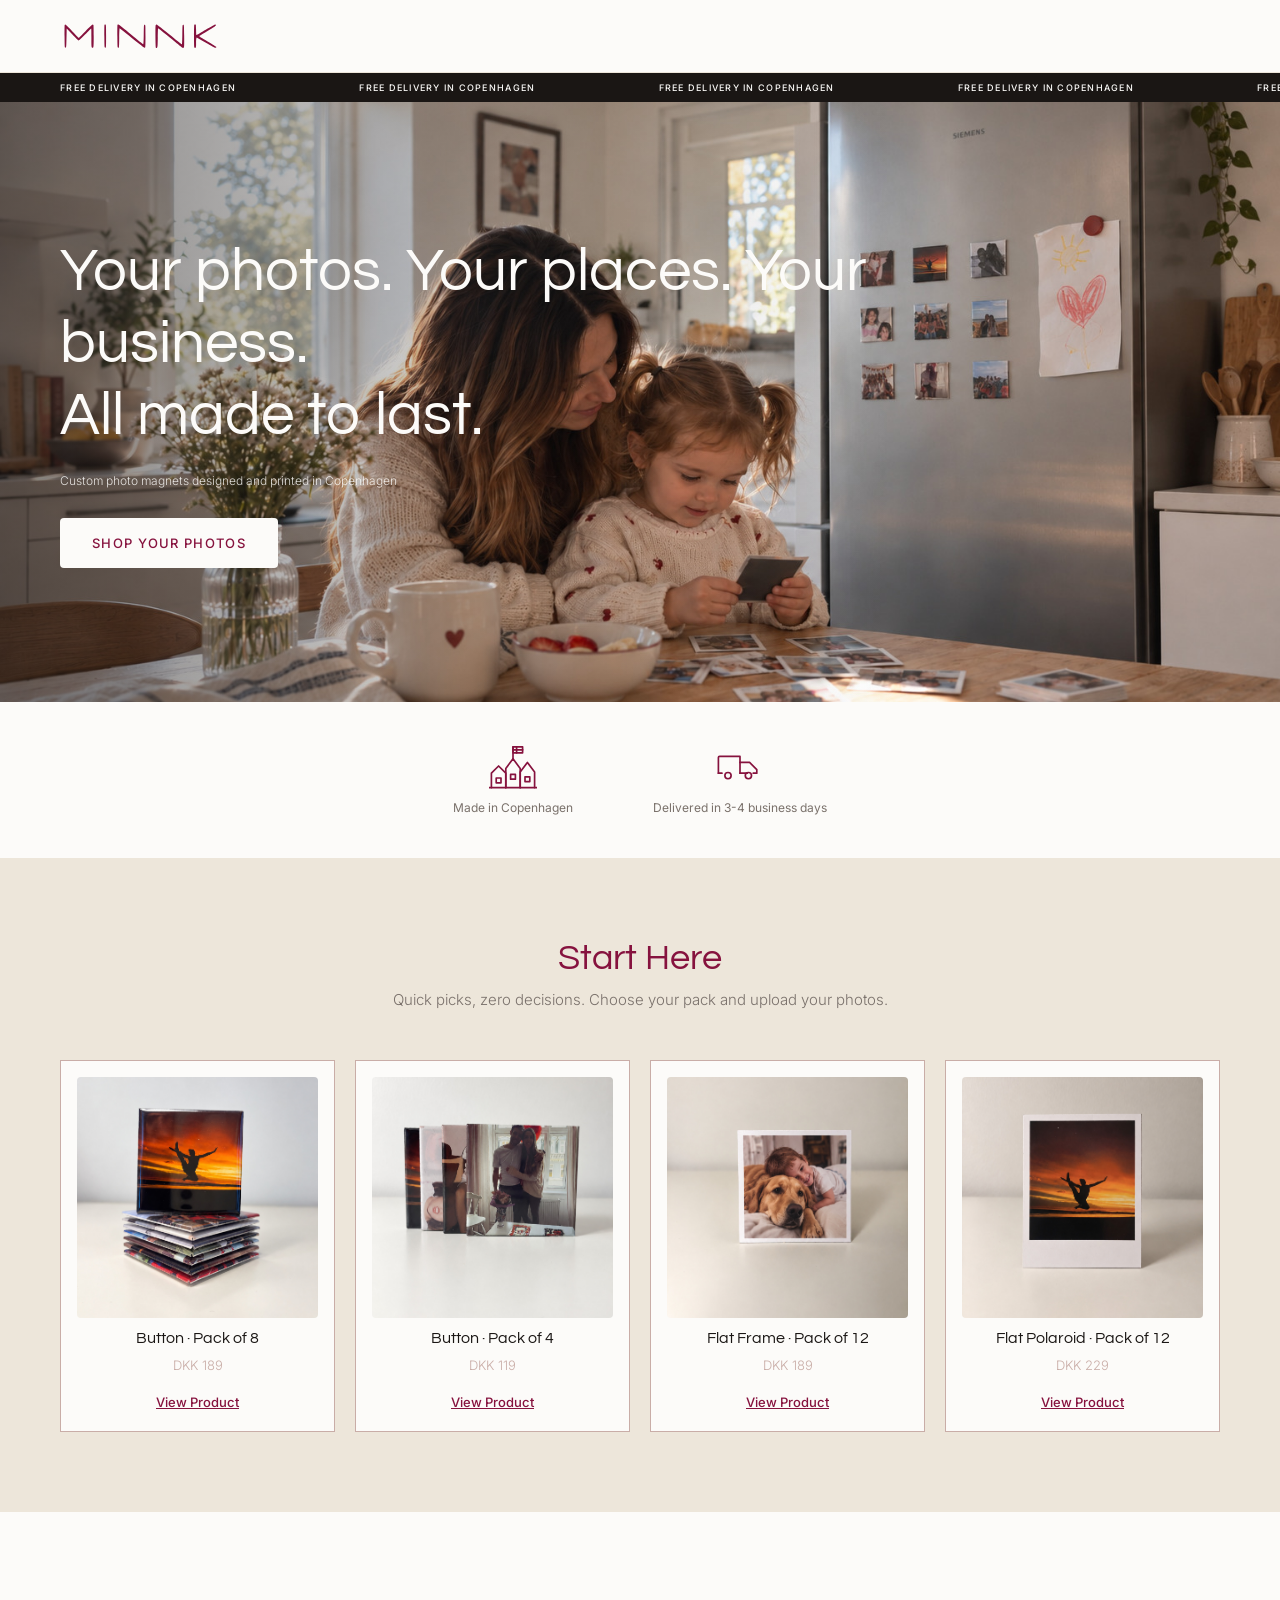
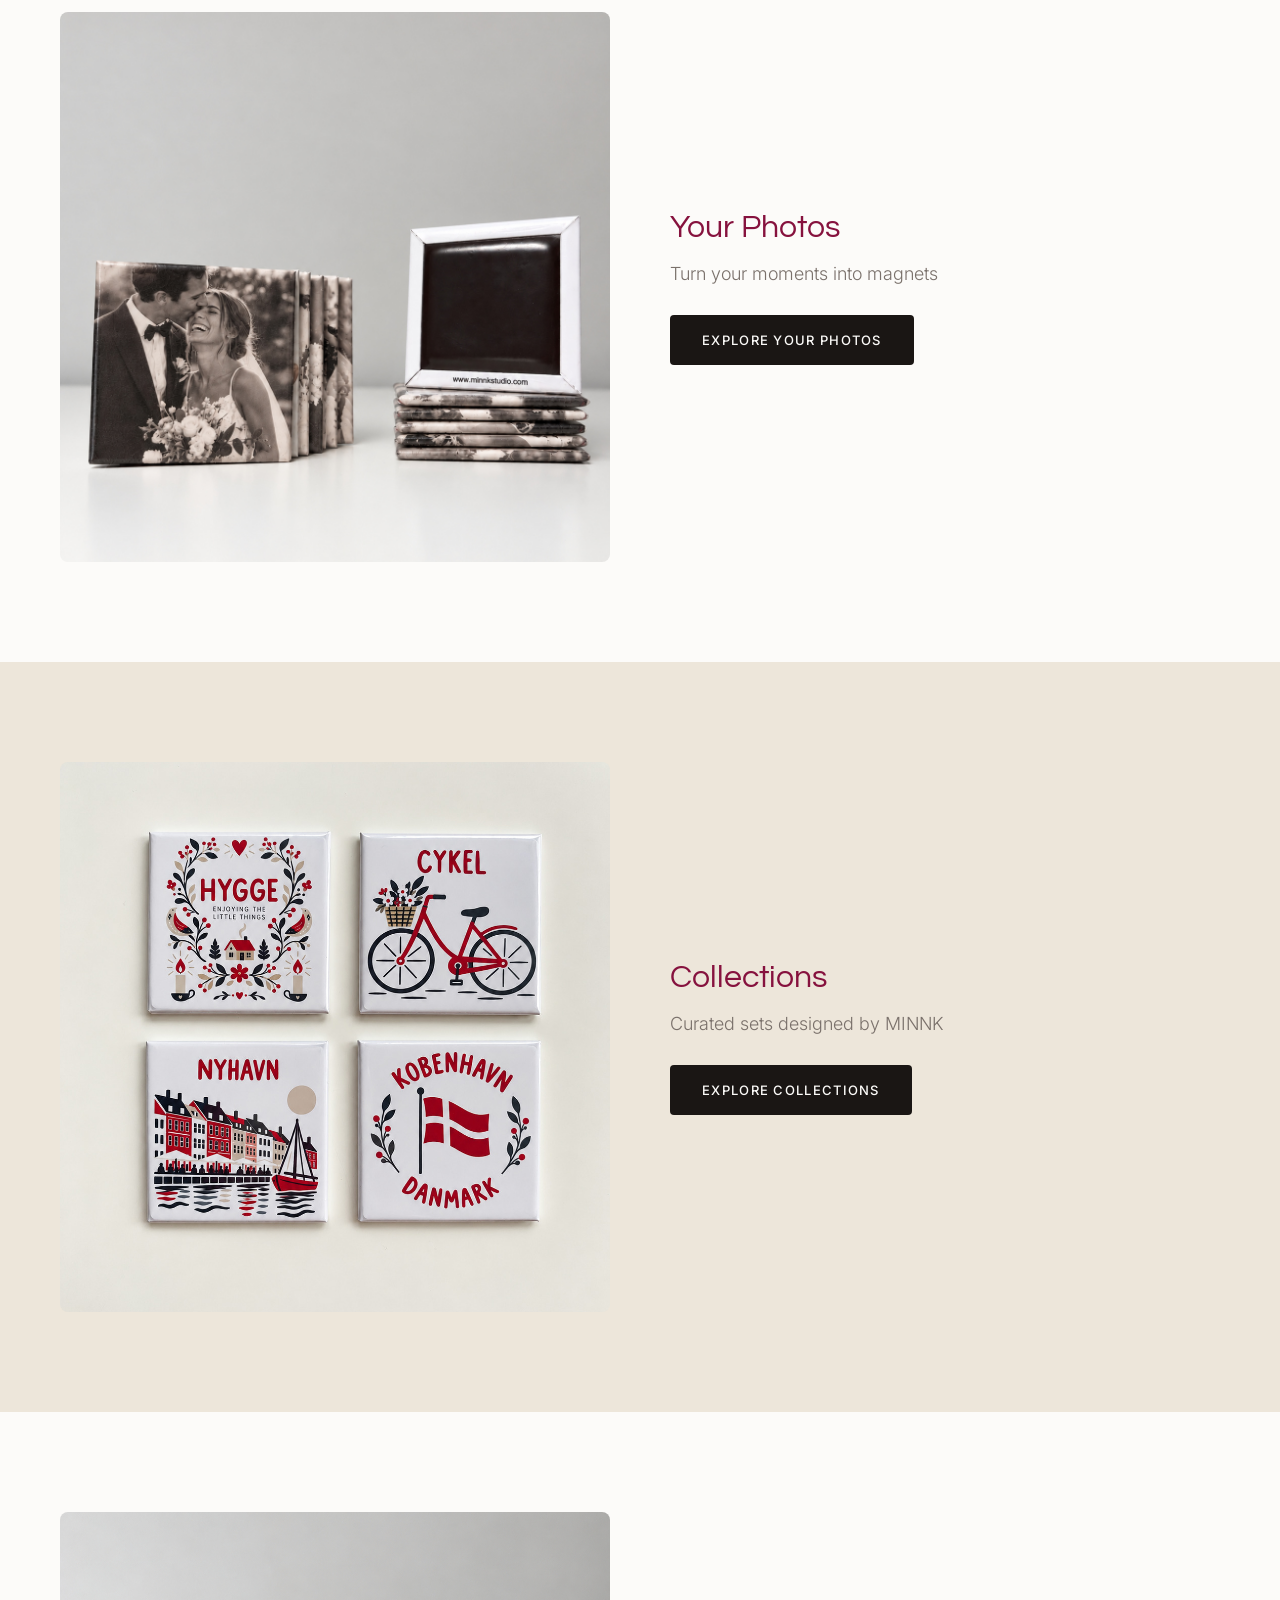
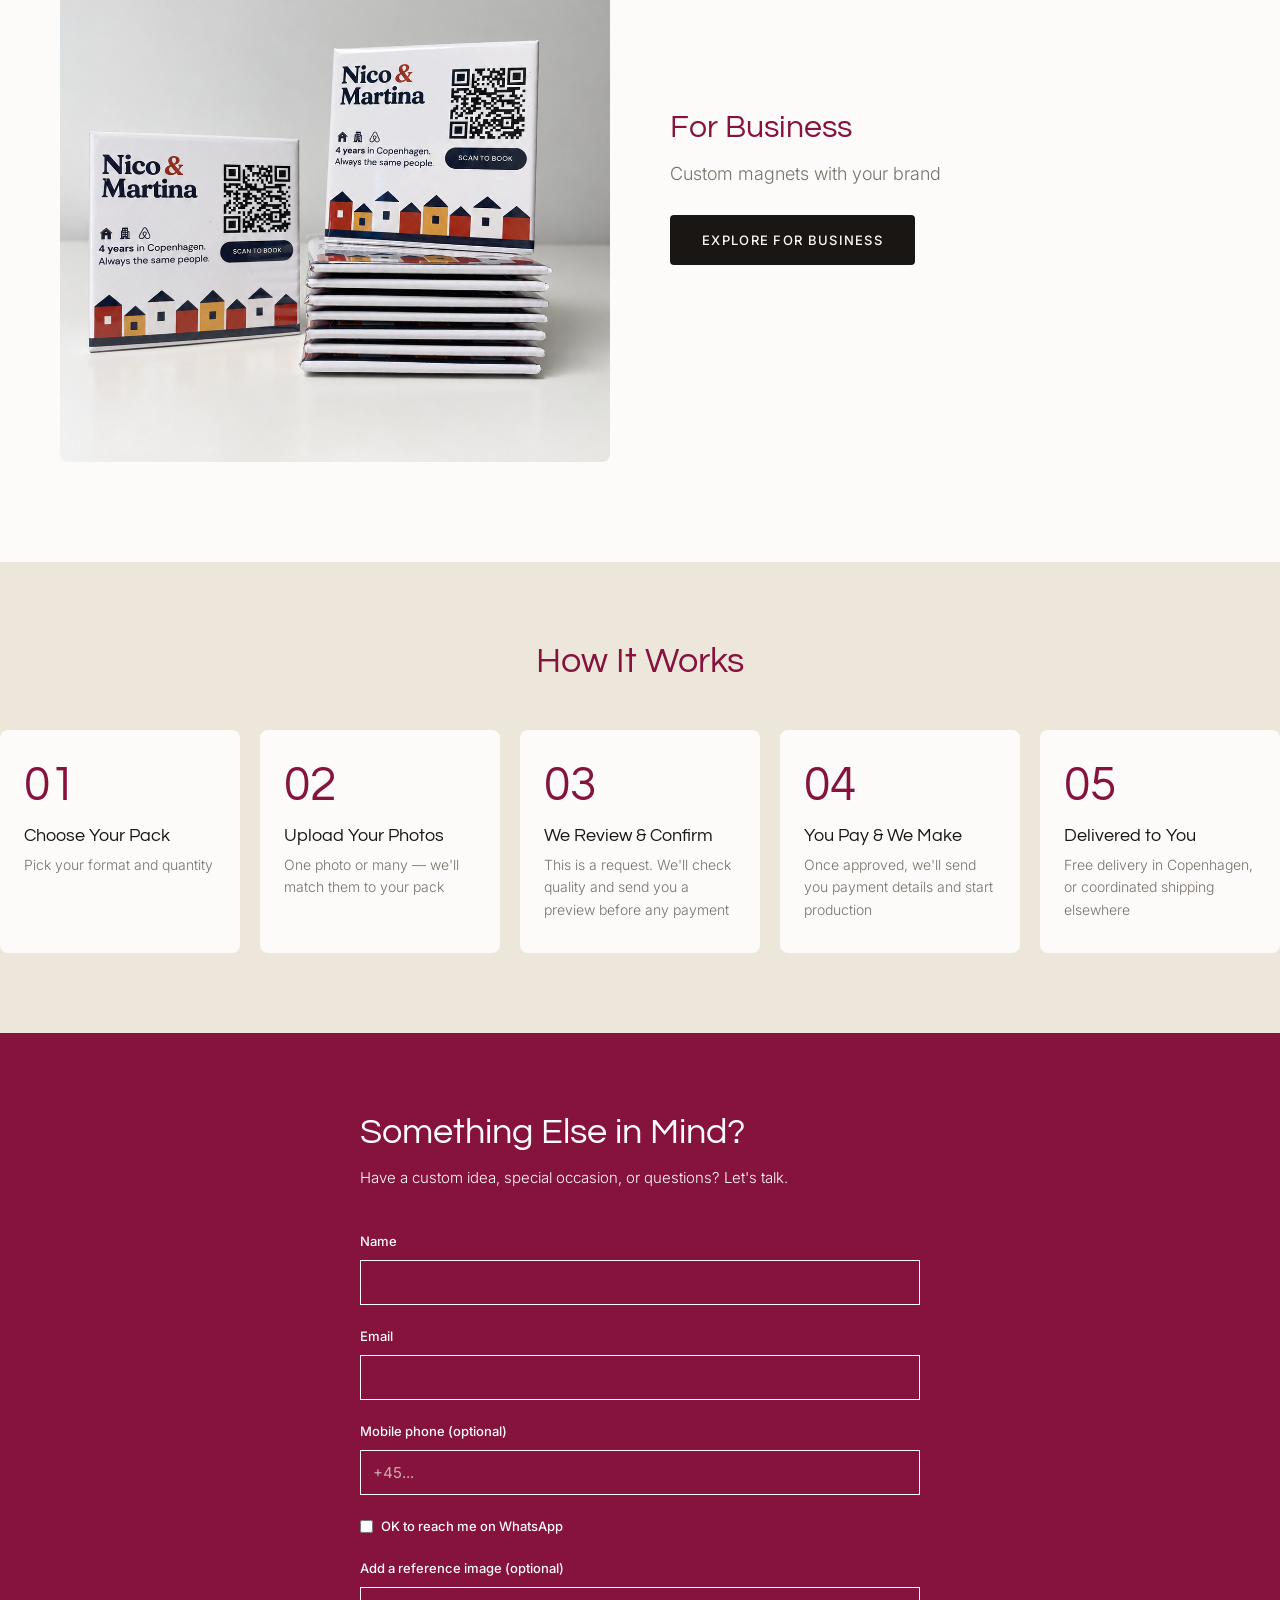
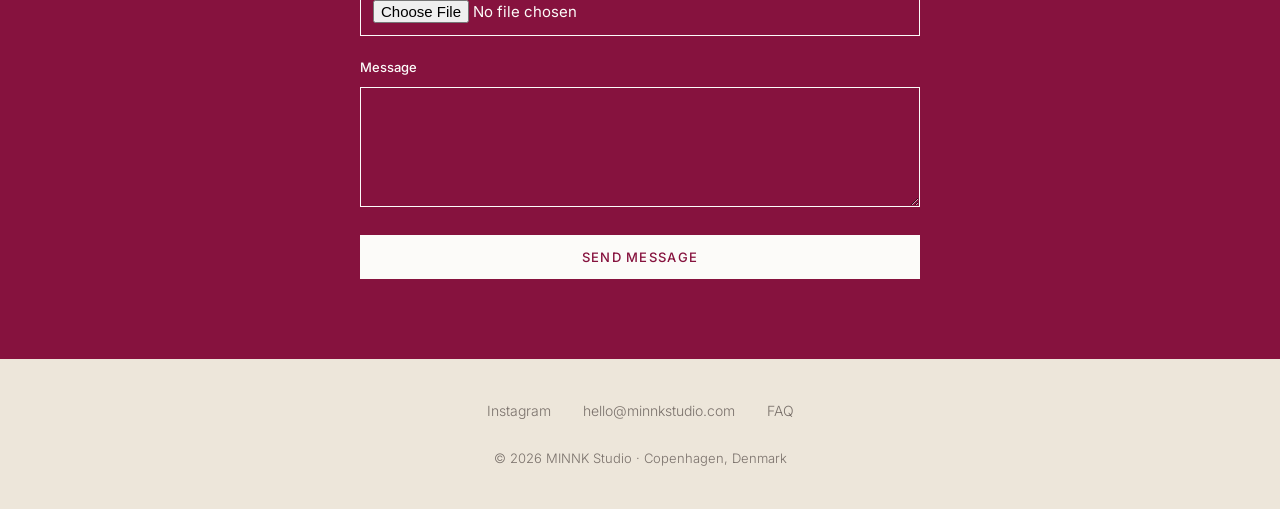
==== index.html @ 811e5b3a "Adjust hero title and subtitle sizing for mobile - Reduce hero h1 from 36px to 30px - Change .nowrap" ====
<!DOCTYPE html>
<html lang="en">
<head>
    <meta charset="UTF-8">
    <meta name="viewport" content="width=device-width, initial-scale=1.0">
    <title>MINNK Studio · Personalised Magnets Made in Copenhagen</title>

    <!-- Fonts -->
    <link rel="preconnect" href="https://fonts.googleapis.com">
    <link rel="preconnect" href="https://fonts.gstatic.com" crossorigin>
    <link href="https://fonts.googleapis.com/css2?family=Questrial&family=Inter:wght@300;400;500&display=swap" rel="stylesheet">

    <!-- Favicon -->
    <link rel="icon" type="image/png" sizes="32x32" href="logo_vectorizado/minnk-favicon-32.png">
    <link rel="icon" type="image/png" sizes="16x16" href="logo_vectorizado/minnk-favicon-16.png">
    <link rel="apple-touch-icon" sizes="180x180" href="logo_vectorizado/minnk-favicon-180.png">

    <style>
        /* ==================== VARIABLES ==================== */
        :root {
            --burgundy:  #86123E;
            --off-white: #FCFBF9;
            --linen:     #EDE6DA;
            --almond:    #C9ADA7;
            --ink:       #1A1614;
            --stone:     #7A716B;

            --font-display: 'Questrial', sans-serif;
            --font-body:    'Inter', sans-serif;
        }

        /* ==================== RESET ==================== */
        * {
            margin: 0;
            padding: 0;
            box-sizing: border-box;
        }

        body {
            font-family: var(--font-body);
            color: var(--ink);
            background: var(--off-white);
            line-height: 1.7;
            font-weight: 300;
        }

        img {
            max-width: 100%;
            display: block;
        }

        /* ==================== TYPOGRAPHY ==================== */
        h1, h2, h3 {
            font-family: var(--font-display);
            font-weight: normal;
            line-height: 1.1;
        }

        h1 {
            font-size: 42px;
            color: var(--burgundy);
        }

        h2 {
            font-size: 32px;
            color: var(--burgundy);
        }

        h3 {
            font-size: 18px;
            color: var(--ink);
        }

        p {
            font-size: 15px;
            color: var(--stone);
        }

        /* ==================== LAYOUT ==================== */
        .container {
            max-width: 1200px;
            margin: 0 auto;
            padding: 0 20px;
        }

        section {
            padding: 60px 0;
        }

        .bg-linen {
            background: var(--linen);
        }

        /* ==================== HEADER ==================== */
        header {
            background: var(--off-white);
            padding: 20px 0;
            border-bottom: 1px solid var(--linen);
        }

        .header-content {
            display: flex;
            justify-content: space-between;
            align-items: center;
            gap: 20px;
            width: 100%;
        }

        .logo img {
            height: 32px;
            width: auto;
        }

        nav ul {
            list-style: none;
            display: flex;
            gap: 24px;
            flex-wrap: wrap;
        }

        nav a {
            font-size: 15px;
            font-weight: 400;
            color: var(--ink);
            text-decoration: none;
            transition: color 0.2s;
        }

        nav a:hover {
            color: var(--burgundy);
        }

        /* Hamburger button (mobile only) */
        .hamburger {
            display: flex;
            flex-direction: column;
            gap: 5px;
            background: none;
            border: none;
            padding: 8px 0;
            cursor: pointer;
            z-index: 1001;
            margin-left: auto;
        }

        .hamburger span {
            width: 24px;
            height: 2px;
            background: var(--burgundy);
            transition: all 0.3s;
        }

        .hamburger.active span:nth-child(1) {
            transform: rotate(45deg) translate(7px, 7px);
        }

        .hamburger.active span:nth-child(2) {
            opacity: 0;
        }

        .hamburger.active span:nth-child(3) {
            transform: rotate(-45deg) translate(7px, -7px);
        }

        /* Hide desktop nav in mobile */
        header nav {
            display: none !important;
        }

        /* Mobile menu overlay */
        .mobile-menu {
            position: fixed;
            top: 0;
            left: 0;
            width: 100%;
            height: 100vh;
            background: var(--off-white);
            z-index: 1000;
            display: flex;
            align-items: center;
            justify-content: center;
            opacity: 0;
            pointer-events: none;
            transition: opacity 0.3s;
        }

        .mobile-menu.active {
            opacity: 1;
            pointer-events: all;
        }

        .mobile-menu nav {
            display: flex;
            flex-direction: column;
            gap: 32px;
            text-align: center;
        }

        .mobile-menu a {
            font-family: var(--font-display);
            font-size: 28px;
            color: var(--burgundy);
            text-decoration: none;
            transition: opacity 0.2s;
        }

        .mobile-menu a:hover {
            opacity: 0.7;
        }

        /* ==================== SCROLLING BANNER ==================== */
        .scrolling-banner {
            background: var(--ink);
            overflow: hidden;
            white-space: nowrap;
            padding: 10px 0;
            display: flex;
            align-items: center;
        }

        .scrolling-text {
            display: inline-block;
            animation: scroll 20s linear infinite;
            font-size: 9px;
            font-weight: 500;
            letter-spacing: 0.14em;
            text-transform: uppercase;
            color: var(--off-white);
            line-height: 1;
        }

        .scrolling-text span {
            padding: 0 60px;
        }

        @keyframes scroll {
            0% { transform: translateX(0); }
            100% { transform: translateX(-50%); }
        }

        /* ==================== HERO ==================== */
        .hero {
            position: relative;
            background: var(--off-white);
            overflow: hidden;
            height: 500px;
            padding: 0;
        }

        .hero::before {
            content: '';
            position: absolute;
            top: 0;
            left: 0;
            width: 100%;
            height: 100%;
            background: linear-gradient(to right, rgba(26,22,20,0.55) 0%, rgba(26,22,20,0.15) 40%, transparent 70%);
            z-index: 1;
            pointer-events: none;
        }

        .hero-image {
            width: 100%;
            height: 100%;
            object-fit: cover;
            object-position: center;
            display: block;
        }

        .hero-content {
            position: absolute;
            top: 50%;
            left: 20px;
            transform: translateY(-50%);
            z-index: 10;
            max-width: 900px;
        }

        .hero h1 {
            font-family: var(--font-display);
            font-size: 30px;
            line-height: 1.2;
            text-align: left;
            color: var(--off-white);
            margin-bottom: 20px;
        }

        .hero h1 .nowrap {
            white-space: normal;
        }

        .hero-subtitle {
            font-family: var(--font-body);
            font-size: 12px;
            font-weight: 300;
            line-height: 1.5;
            color: var(--off-white);
            opacity: 0.85;
            margin-bottom: 28px;
        }

        .hero-cta {
            display: inline-block;
            padding: 14px 32px;
            background: var(--off-white);
            color: var(--burgundy);
            text-decoration: none;
            font-size: 13px;
            font-weight: 500;
            text-transform: uppercase;
            letter-spacing: 0.1em;
            border-radius: 4px;
            transition: opacity 0.2s;
        }

        .hero-cta:hover {
            opacity: 0.9;
        }

        .hero .placeholder-ratio-16-9 {
            aspect-ratio: auto;
            height: 100%;
        }

        /* ==================== TRUST ICONS ==================== */
        .trust-icons {
            display: flex;
            justify-content: center;
            align-items: center;
            gap: 60px;
            padding: 40px 20px;
            background: var(--off-white);
            border-bottom: 1px solid var(--linen);
            margin: 0;
        }

        .trust-item {
            display: flex;
            flex-direction: column;
            align-items: center;
            gap: 8px;
            text-align: center;
        }

        .trust-icon {
            width: 48px;
            height: 48px;
            stroke: var(--burgundy);
            stroke-width: 1.4;
            fill: none;
        }

        .trust-text {
            font-size: 12px;
            font-weight: 400;
            color: var(--stone);
        }

        /* ==================== START HERE ==================== */
        .start-here {
            text-align: center;
        }

        .start-here h2 {
            margin-bottom: 8px;
        }

        .start-here-grid {
            display: grid;
            grid-template-columns: repeat(2, 1fr);
            gap: 16px;
            margin-top: 48px;
        }

        .combo-card {
            display: block;
            background: var(--off-white);
            border: 1px solid var(--almond);
            padding: 16px;
            text-align: center;
            text-decoration: none;
            color: inherit;
            transition: border-color 0.2s;
        }

        .combo-card:hover {
            border-color: var(--burgundy);
        }

        .combo-card img {
            width: 100%;
            aspect-ratio: 1 / 1;
            object-fit: cover;
            border-radius: 4px;
        }

        .combo-card h3 {
            margin: 12px 0 6px;
            font-size: 16px;
            color: var(--ink);
        }

        .combo-card .price {
            display: block;
            margin-top: 6px;
            margin-bottom: 12px;
            font-size: 13px;
            color: var(--almond);
        }

        .combo-card-link {
            display: inline-block;
            font-size: 13px;
            font-weight: 500;
            color: var(--burgundy);
            text-decoration: underline;
            transition: opacity 0.2s;
        }

        .combo-card-link:hover {
            opacity: 0.8;
        }

        .btn-primary {
            display: inline-block;
            padding: 14px 32px;
            background: var(--ink);
            color: var(--off-white);
            text-decoration: none;
            font-size: 13px;
            font-weight: 500;
            text-transform: uppercase;
            letter-spacing: 0.1em;
            border-radius: 4px;
            transition: opacity 0.2s;
        }

        .btn-primary:hover {
            opacity: 0.9;
        }

        /* ==================== EDITORIAL BLOCKS ==================== */
        .editorial-section {
            padding: 60px 0;
        }

        .editorial-block {
            display: flex;
            flex-direction: column;
            gap: 24px;
        }

        .editorial-image {
            width: 100%;
        }

        .editorial-image img {
            width: 100%;
            aspect-ratio: 3 / 2;
            object-fit: cover;
            border-radius: 8px;
        }

        .editorial-content h3 {
            font-size: 18px;
            color: var(--burgundy);
            margin-bottom: 8px;
        }

        .editorial-content p {
            margin-bottom: 16px;
            font-size: 13px;
            line-height: 1.4;
        }

        /* ==================== HOW IT WORKS ==================== */
        .how-it-works {
            background: var(--linen);
            text-align: center;
        }

        .how-it-works h2 {
            margin-bottom: 48px;
        }

        .steps-row {
            display: grid;
            grid-template-columns: repeat(2, 1fr);
            gap: 16px;
        }

        .step-card {
            background: var(--off-white);
            padding: 32px 24px;
            border-radius: 8px;
            text-align: left;
        }

        .step-number {
            font-family: var(--font-display);
            font-size: 48px;
            color: var(--burgundy);
            line-height: 1;
            margin-bottom: 16px;
        }

        .step-card h3 {
            margin-bottom: 8px;
            font-size: 18px;
        }

        .step-card p {
            font-size: 14px;
            line-height: 1.6;
        }

        .step-card:last-child {
            grid-column: 1 / -1;
            max-width: 280px;
            margin: 0 auto;
        }

        /* ==================== CONTACT ==================== */
        .contact {
            background: var(--burgundy);
            color: var(--off-white);
        }

        .contact h2,
        .contact p,
        .contact label {
            color: var(--off-white);
        }

        .contact .container {
            max-width: 600px;
        }

        .contact h2 {
            margin-bottom: 12px;
        }

        .contact p {
            margin-bottom: 40px;
        }

        .contact-form {
            margin-top: 0;
        }

        .form-group {
            margin-bottom: 20px;
        }

        label {
            display: block;
            font-size: 13px;
            font-weight: 500;
            margin-bottom: 8px;
        }

        input,
        textarea {
            width: 100%;
            padding: 12px;
            font-family: var(--font-body);
            font-size: 15px;
            border: 1px solid var(--off-white);
            background: transparent;
            color: var(--off-white);
        }

        input::placeholder,
        textarea::placeholder {
            color: var(--almond);
        }

        textarea {
            min-height: 120px;
            resize: vertical;
        }

        button {
            width: 100%;
            padding: 14px;
            font-family: var(--font-body);
            font-size: 13px;
            font-weight: 500;
            text-transform: uppercase;
            letter-spacing: 0.1em;
            background: var(--off-white);
            color: var(--burgundy);
            border: none;
            cursor: pointer;
            transition: opacity 0.2s;
        }

        button:hover {
            opacity: 0.9;
        }

        /* ==================== FOOTER ==================== */
        footer {
            background: var(--linen);
            padding: 40px 0;
            text-align: center;
        }

        .footer-links {
            display: flex;
            flex-direction: column;
            gap: 16px;
            margin-bottom: 24px;
        }

        .footer-links a {
            font-size: 14px;
            color: var(--stone);
            text-decoration: none;
        }

        .footer-links a:hover {
            color: var(--burgundy);
        }

        .footer-note {
            font-size: 13px;
            color: var(--stone);
        }

        /* ==================== PLACEHOLDERS ==================== */
        .placeholder {
            background: var(--linen);
            border: 2px dashed var(--almond);
            display: flex;
            flex-direction: column;
            align-items: center;
            justify-content: center;
            padding: 40px 20px;
            text-align: center;
        }

        .placeholder-name {
            font-family: var(--font-display);
            font-size: 18px;
            color: var(--burgundy);
            margin-bottom: 8px;
        }

        .placeholder-desc {
            font-size: 13px;
            color: var(--stone);
            max-width: 300px;
        }

        .placeholder-ratio-16-9 {
            aspect-ratio: 16 / 9;
        }

        .placeholder-ratio-1-1 {
            aspect-ratio: 1 / 1;
        }

        .placeholder-ratio-4-5 {
            aspect-ratio: 4 / 5;
        }

        /* ==================== RESPONSIVE ==================== */
        @media (min-width: 768px) {
            h1 {
                font-size: 56px;
            }

            h2 {
                font-size: 36px;
            }

            section {
                padding: 80px 0;
            }

            /* Show desktop nav, hide hamburger and mobile menu */
            .hamburger {
                display: none;
            }

            header nav {
                display: block;
            }

            .mobile-menu {
                display: none;
            }

            .hero {
                height: 600px;
            }

            .hero h1 {
                font-size: 60px;
            }

            .trust-icons {
                flex-direction: row;
                gap: 80px;
            }

            .start-here-grid {
                grid-template-columns: repeat(4, 1fr);
                gap: 20px;
            }

            .editorial-section {
                padding: 100px 0;
            }

            .editorial-block {
                display: grid;
                grid-template-columns: 1fr 1fr;
                gap: 60px;
                align-items: center;
            }

            .editorial-image img {
                aspect-ratio: 1 / 1;
            }

            .editorial-content h3 {
                font-size: 32px;
                margin-bottom: 16px;
            }

            .editorial-content p {
                font-size: 18px;
                margin-bottom: 28px;
            }

            .steps-row {
                display: flex;
                justify-content: center;
                gap: 20px;
            }

            .step-card {
                flex: 0 0 240px;
            }

            .step-card:last-child {
                grid-column: auto;
                max-width: none;
                margin: 0;
            }

            .footer-links {
                flex-direction: row;
                justify-content: center;
                gap: 32px;
            }
        }

        /* Align hero-content with centered container on large screens */
        @media (min-width: 1240px) {
            .hero-content {
                left: calc((100vw - 1200px) / 2 + 20px);
            }
        }
    </style>
</head>
<body>

    <!-- ==================== HEADER ==================== -->
    <header>
        <div class="container">
            <div class="header-content">
                <div class="logo">
                    <img src="logo_vectorizado/minnk-wordmark-burdeos.svg" alt="MINNK Studio">
                </div>
                <button class="hamburger" aria-label="Menu">
                    <span></span>
                    <span></span>
                    <span></span>
                </button>
                <nav>
                    <ul>
                        <li><a href="your-photos.html">Your Photos</a></li>
                        <li><a href="collections.html">Collections</a></li>
                        <li><a href="for-business.html">For Business</a></li>
                        <li><a href="#contact">Contact</a></li>
                    </ul>
                </nav>
            </div>
        </div>
    </header>

    <!-- ==================== MOBILE MENU ==================== -->
    <div class="mobile-menu">
        <nav>
            <a href="your-photos.html">Your Photos</a>
            <a href="collections.html">Collections</a>
            <a href="for-business.html">For Business</a>
            <a href="#contact" class="mobile-menu-close">Contact</a>
        </nav>
    </div>

    <!-- ==================== SCROLLING BANNER ==================== -->
    <div class="scrolling-banner">
        <div class="scrolling-text">
            <span>FREE DELIVERY IN COPENHAGEN</span>
            <span>FREE DELIVERY IN COPENHAGEN</span>
            <span>FREE DELIVERY IN COPENHAGEN</span>
            <span>FREE DELIVERY IN COPENHAGEN</span>
            <span>FREE DELIVERY IN COPENHAGEN</span>
            <span>FREE DELIVERY IN COPENHAGEN</span>
        </div>
    </div>

    <!-- ==================== HERO ==================== -->
    <section class="hero">
        <img class="hero-image" src="images/hero-home.jpg" alt="MINNK custom photo magnets on warm surface">
        <div class="hero-content">
            <h1><span class="nowrap">Your photos. Your places. Your business.</span><br>All made to last.</h1>
            <p class="hero-subtitle">Custom photo magnets designed and printed in Copenhagen</p>
            <a href="your-photos.html" class="hero-cta">Shop Your Photos</a>
        </div>
    </section>

    <!-- ==================== TRUST ICONS ==================== -->
    <div class="trust-icons">
        <div class="trust-item">
            <svg class="trust-icon" viewBox="0 -6 40 36" fill="none" stroke="currentColor" stroke-linecap="round" stroke-linejoin="round">
                <path d="M2 30V18l6-6 6 6v12"/>
                <path d="M14 30V14l6-8 6 8v16"/>
                <path d="M26 30V17l6-8 6 8v13"/>
                <rect x="6" y="22" width="4" height="4"/>
                <rect x="18" y="19" width="4" height="4"/>
                <rect x="30" y="21" width="4" height="4"/>
                <path d="M0 30h40"/>
                <path d="M20 6V-4"/>
                <path d="M20 -4h8v5h-8z"/>
                <path d="M23 -4v5"/>
                <path d="M20 -1.5h8"/>
            </svg>
            <span class="trust-text">Made in Copenhagen</span>
        </div>
        <div class="trust-item">
            <svg class="trust-icon" viewBox="0 0 40 28" fill="none" stroke="currentColor" stroke-linecap="round" stroke-linejoin="round">
                <path d="M2 20V7a1 1 0 0 1 1-1h17v14"/>
                <path d="M20 11h8l6 6v3h-3"/>
                <path d="M2 20h3"/>
                <path d="M20 20h6"/>
                <circle cx="10" cy="22" r="2.6"/>
                <circle cx="27" cy="22" r="2.6"/>
            </svg>
            <span class="trust-text">Delivered in 3-4 business days</span>
        </div>
    </div>

    <!-- ==================== START HERE ==================== -->
    <section class="start-here bg-linen">
        <div class="container">
            <h2>Start Here</h2>
            <p>Quick picks, zero decisions. Choose your pack and upload your photos.</p>

            <div class="start-here-grid">
                <a href="your-photos.html?combo=button-8pack" class="combo-card">
                    <img src="images/starthere-button-8pack-01.jpg" alt="Button magnets 50×50mm pack of 8">
                    <h3>Button · Pack of 8</h3>
                    <span class="price">DKK 189</span>
                    <span class="combo-card-link">View Product</span>
                </a>

                <a href="your-photos.html?combo=button-4pack" class="combo-card">
                    <img src="images/starthere-button-4pack-01.jpg" alt="Button magnets 50×50mm pack of 4">
                    <h3>Button · Pack of 4</h3>
                    <span class="price">DKK 119</span>
                    <span class="combo-card-link">View Product</span>
                </a>

                <a href="your-photos.html?combo=flat-frame-12pack" class="combo-card">
                    <img src="images/starthere-flat-frame-12pack-01.jpg" alt="Flat Frame magnets 70×70mm pack of 12">
                    <h3>Flat Frame · Pack of 12</h3>
                    <span class="price">DKK 189</span>
                    <span class="combo-card-link">View Product</span>
                </a>

                <a href="your-photos.html?combo=flat-polaroid-12pack" class="combo-card">
                    <img src="images/starthere-flat-polaroid-12pack-01.jpg" alt="Flat Polaroid magnets 70×90mm pack of 12">
                    <h3>Flat Polaroid · Pack of 12</h3>
                    <span class="price">DKK 229</span>
                    <span class="combo-card-link">View Product</span>
                </a>
            </div>
        </div>
    </section>

    <!-- ==================== EDITORIAL BLOCKS ==================== -->
    <section class="editorial-section">
        <div class="container">
            <div class="editorial-block">
                <div class="editorial-image">
                    <img src="images/line-yourphotos.jpg" alt="Custom photo magnet detail">
                </div>
                <div class="editorial-content">
                    <h3>Your Photos</h3>
                    <p>Turn your moments into magnets</p>
                    <a href="your-photos.html" class="btn-primary">Explore Your Photos</a>
                </div>
            </div>
        </div>
    </section>

    <section class="editorial-section bg-linen">
        <div class="container">
            <div class="editorial-block">
                <div class="editorial-image">
                    <img src="images/line-collections.jpg" alt="MINNK Collections pack">
                </div>
                <div class="editorial-content">
                    <h3>Collections</h3>
                    <p>Curated sets designed by MINNK</p>
                    <a href="collections.html" class="btn-primary">Explore Collections</a>
                </div>
            </div>
        </div>
    </section>

    <section class="editorial-section">
        <div class="container">
            <div class="editorial-block">
                <div class="editorial-image">
                    <img src="images/line-business.jpg" alt="Business magnet with logo in context">
                </div>
                <div class="editorial-content">
                    <h3>For Business</h3>
                    <p>Custom magnets with your brand</p>
                    <a href="for-business.html" class="btn-primary">Explore For Business</a>
                </div>
            </div>
        </div>
    </section>

    <!-- ==================== HOW IT WORKS ==================== -->
    <section class="how-it-works">
        <div class="container">
            <h2>How It Works</h2>

            <div class="steps-row">
                <div class="step-card">
                    <div class="step-number">01</div>
                    <h3>Choose Your Pack</h3>
                    <p>Pick your format and quantity</p>
                </div>

                <div class="step-card">
                    <div class="step-number">02</div>
                    <h3>Upload Your Photos</h3>
                    <p>One photo or many — we'll match them to your pack</p>
                </div>

                <div class="step-card">
                    <div class="step-number">03</div>
                    <h3>We Review & Confirm</h3>
                    <p>This is a request. We'll check quality and send you a preview before any payment</p>
                </div>

                <div class="step-card">
                    <div class="step-number">04</div>
                    <h3>You Pay & We Make</h3>
                    <p>Once approved, we'll send you payment details and start production</p>
                </div>

                <div class="step-card">
                    <div class="step-number">05</div>
                    <h3>Delivered to You</h3>
                    <p>Free delivery in Copenhagen, or coordinated shipping elsewhere</p>
                </div>
            </div>
        </div>
    </section>

    <!-- ==================== CONTACT ==================== -->
    <section class="contact" id="contact">
        <div class="container">
            <h2>Something Else in Mind?</h2>
            <p>Have a custom idea, special occasion, or questions? Let's talk.</p>

            <form class="contact-form" action="https://formspree.io/f/xqegqgzb" method="POST" enctype="multipart/form-data">
                <input type="hidden" name="form_type" value="contact">

                <div class="form-group">
                    <label for="name">Name</label>
                    <input type="text" id="name" name="name" required>
                </div>

                <div class="form-group">
                    <label for="email">Email</label>
                    <input type="email" id="email" name="email" required>
                </div>

                <div class="form-group">
                    <label for="phone">Mobile phone (optional)</label>
                    <input type="tel" id="phone" name="phone" placeholder="+45...">
                </div>

                <div class="form-group">
                    <label style="display: flex; align-items: center; gap: 8px; cursor: pointer;">
                        <input type="checkbox" id="whatsapp_ok" name="whatsapp_ok" style="width: auto; margin: 0;">
                        <span>OK to reach me on WhatsApp</span>
                    </label>
                </div>

                <div class="form-group">
                    <label for="image">Add a reference image (optional)</label>
                    <input type="file" id="image" name="image" accept="image/*">
                </div>

                <div class="form-group">
                    <label for="message">Message</label>
                    <textarea id="message" name="message" required></textarea>
                </div>

                <button type="submit">Send Message</button>
            </form>
        </div>
    </section>

    <!-- ==================== FOOTER ==================== -->
    <footer>
        <div class="container">
            <div class="footer-links">
                <a href="https://instagram.com/minnkstudio" target="_blank">Instagram</a>
                <a href="mailto:hello@minnkstudio.com">hello@minnkstudio.com</a>
                <a href="faq.html">FAQ</a>
            </div>
            <p class="footer-note">© 2026 MINNK Studio · Copenhagen, Denmark</p>
        </div>
    </footer>

    <script>
        // Mobile menu toggle
        const hamburger = document.querySelector('.hamburger');
        const mobileMenu = document.querySelector('.mobile-menu');
        const mobileMenuLinks = document.querySelectorAll('.mobile-menu a');

        hamburger.addEventListener('click', () => {
            hamburger.classList.toggle('active');
            mobileMenu.classList.toggle('active');
            document.body.style.overflow = mobileMenu.classList.contains('active') ? 'hidden' : '';
        });

        // Close menu when clicking a link
        mobileMenuLinks.forEach(link => {
            link.addEventListener('click', () => {
                hamburger.classList.remove('active');
                mobileMenu.classList.remove('active');
                document.body.style.overflow = '';
            });
        });

        // Close menu when clicking outside
        mobileMenu.addEventListener('click', (e) => {
            if (e.target === mobileMenu) {
                hamburger.classList.remove('active');
                mobileMenu.classList.remove('active');
                document.body.style.overflow = '';
            }
        });
    </script>

</body>
</html>
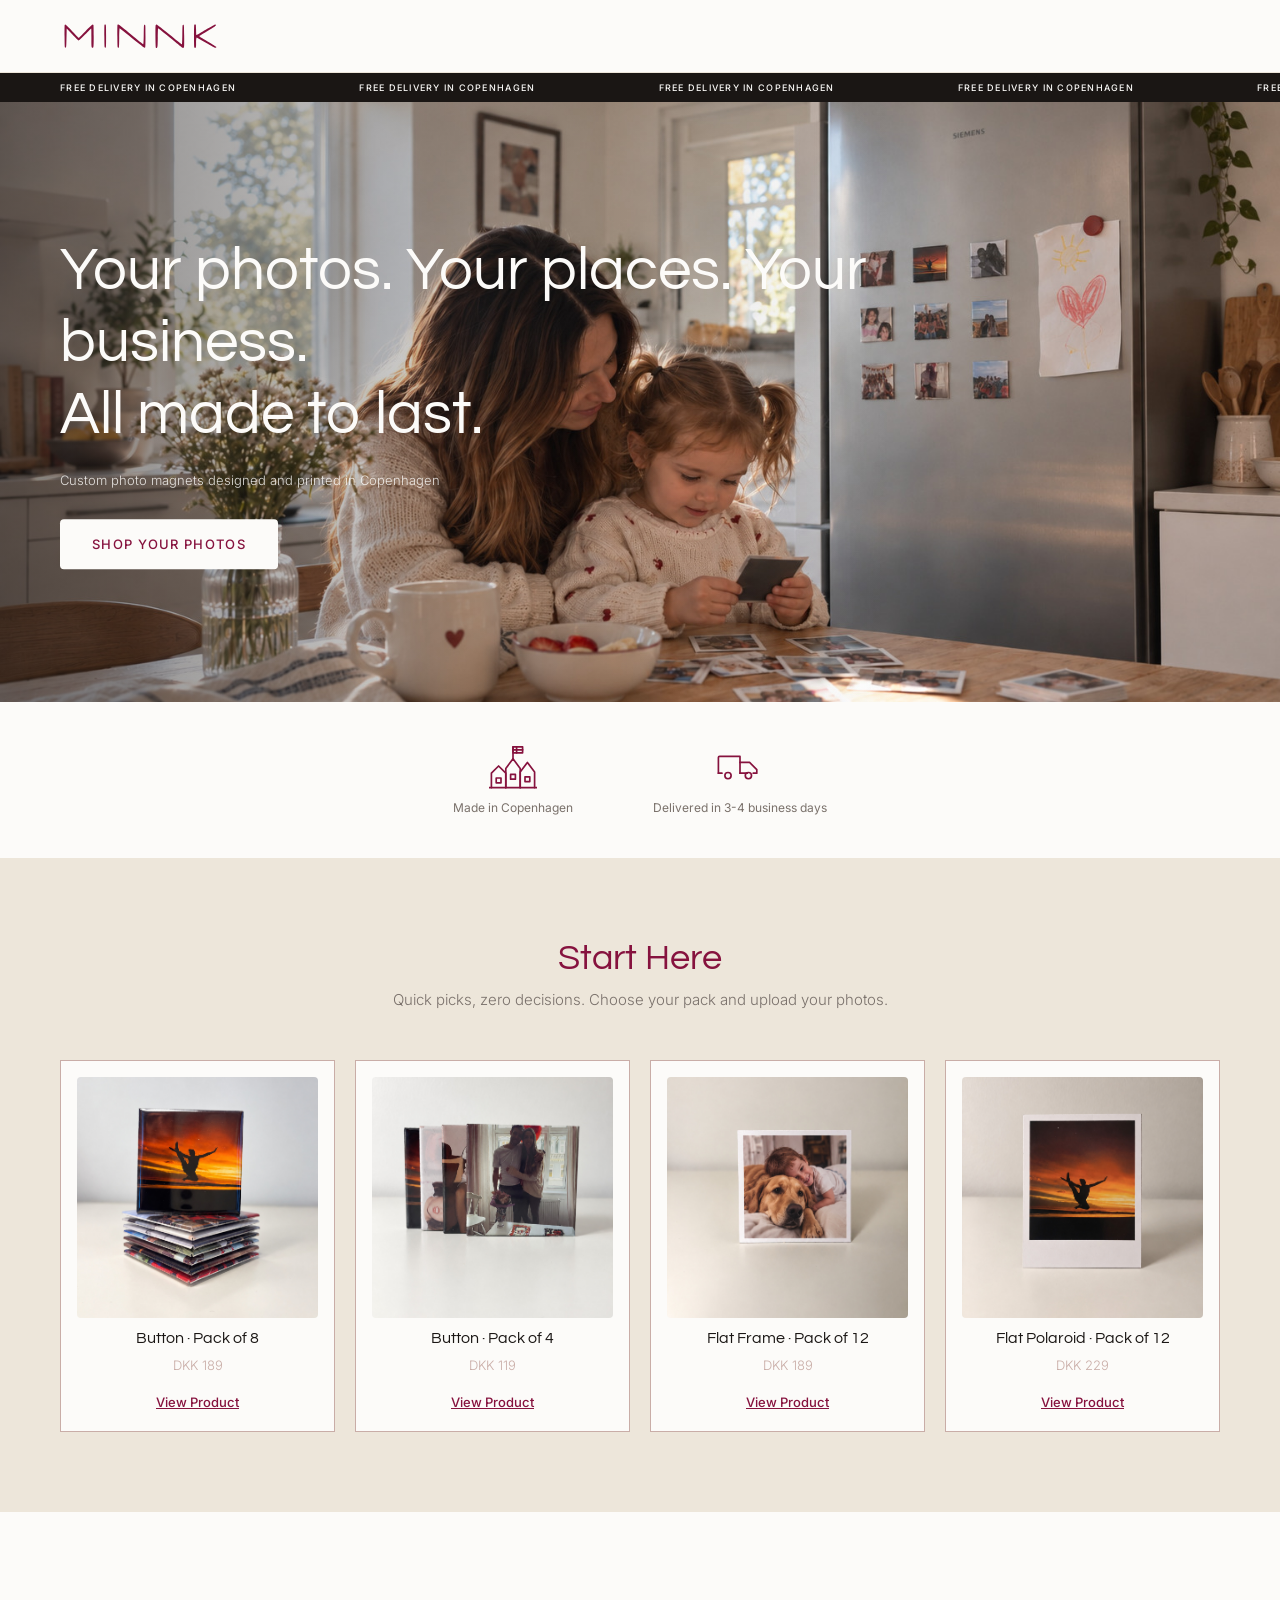
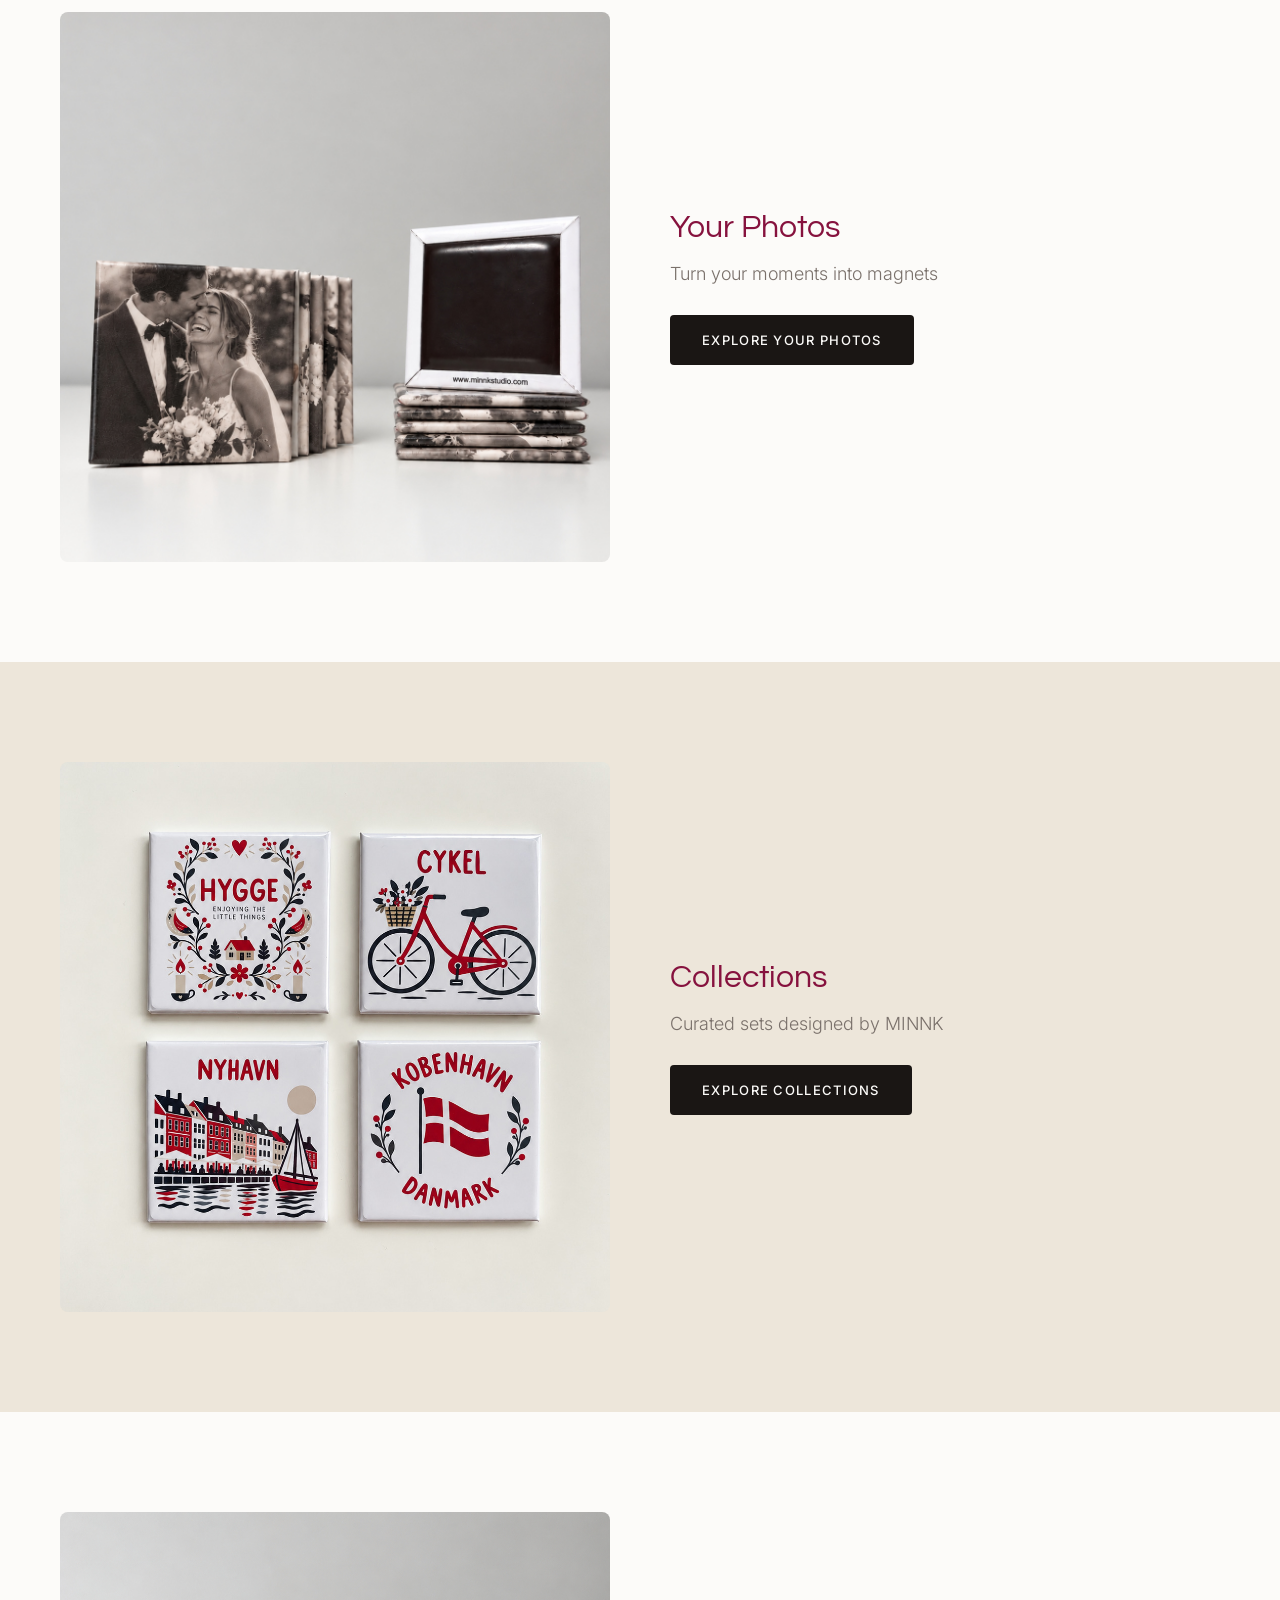
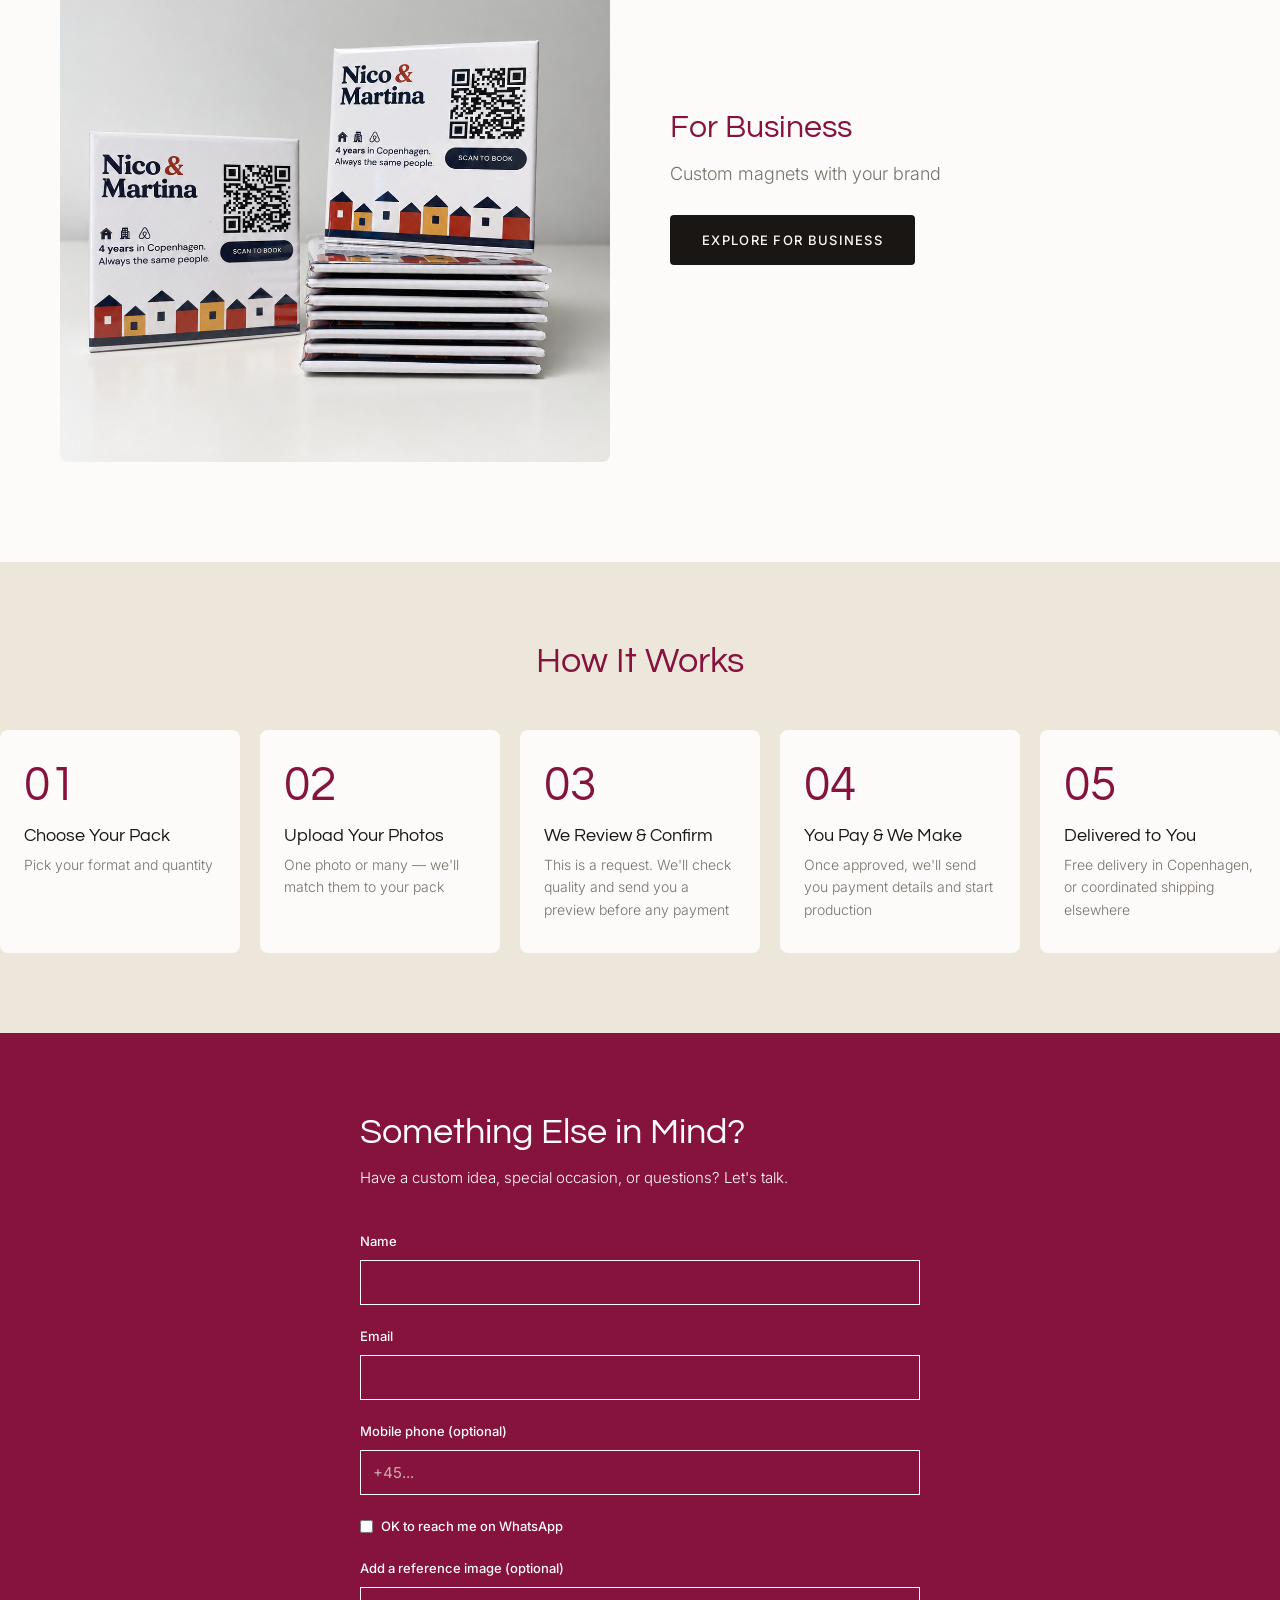
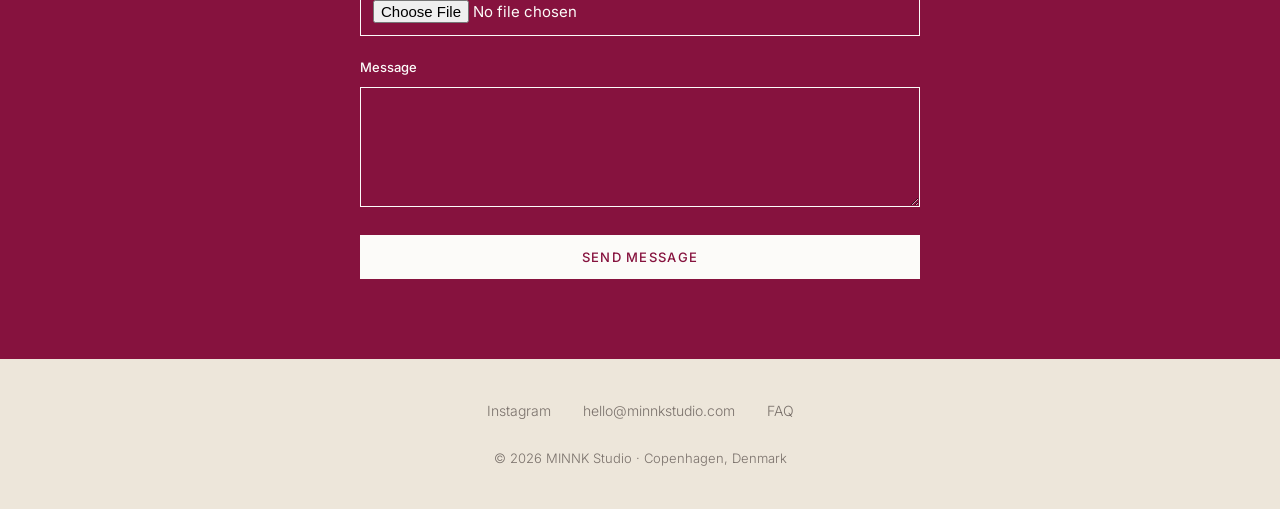
==== commit 045daa9a: "Increase hero subtitle from 12px to 13px in mobile Co-Authored-By: Claude Sonnet 4.5 <noreply@anthro" ====
--- a/index.html
+++ b/index.html
@@ -291,7 +291,7 @@
 
         .hero-subtitle {
             font-family: var(--font-body);
-            font-size: 12px;
+            font-size: 13px;
             font-weight: 300;
             line-height: 1.5;
             color: var(--off-white);
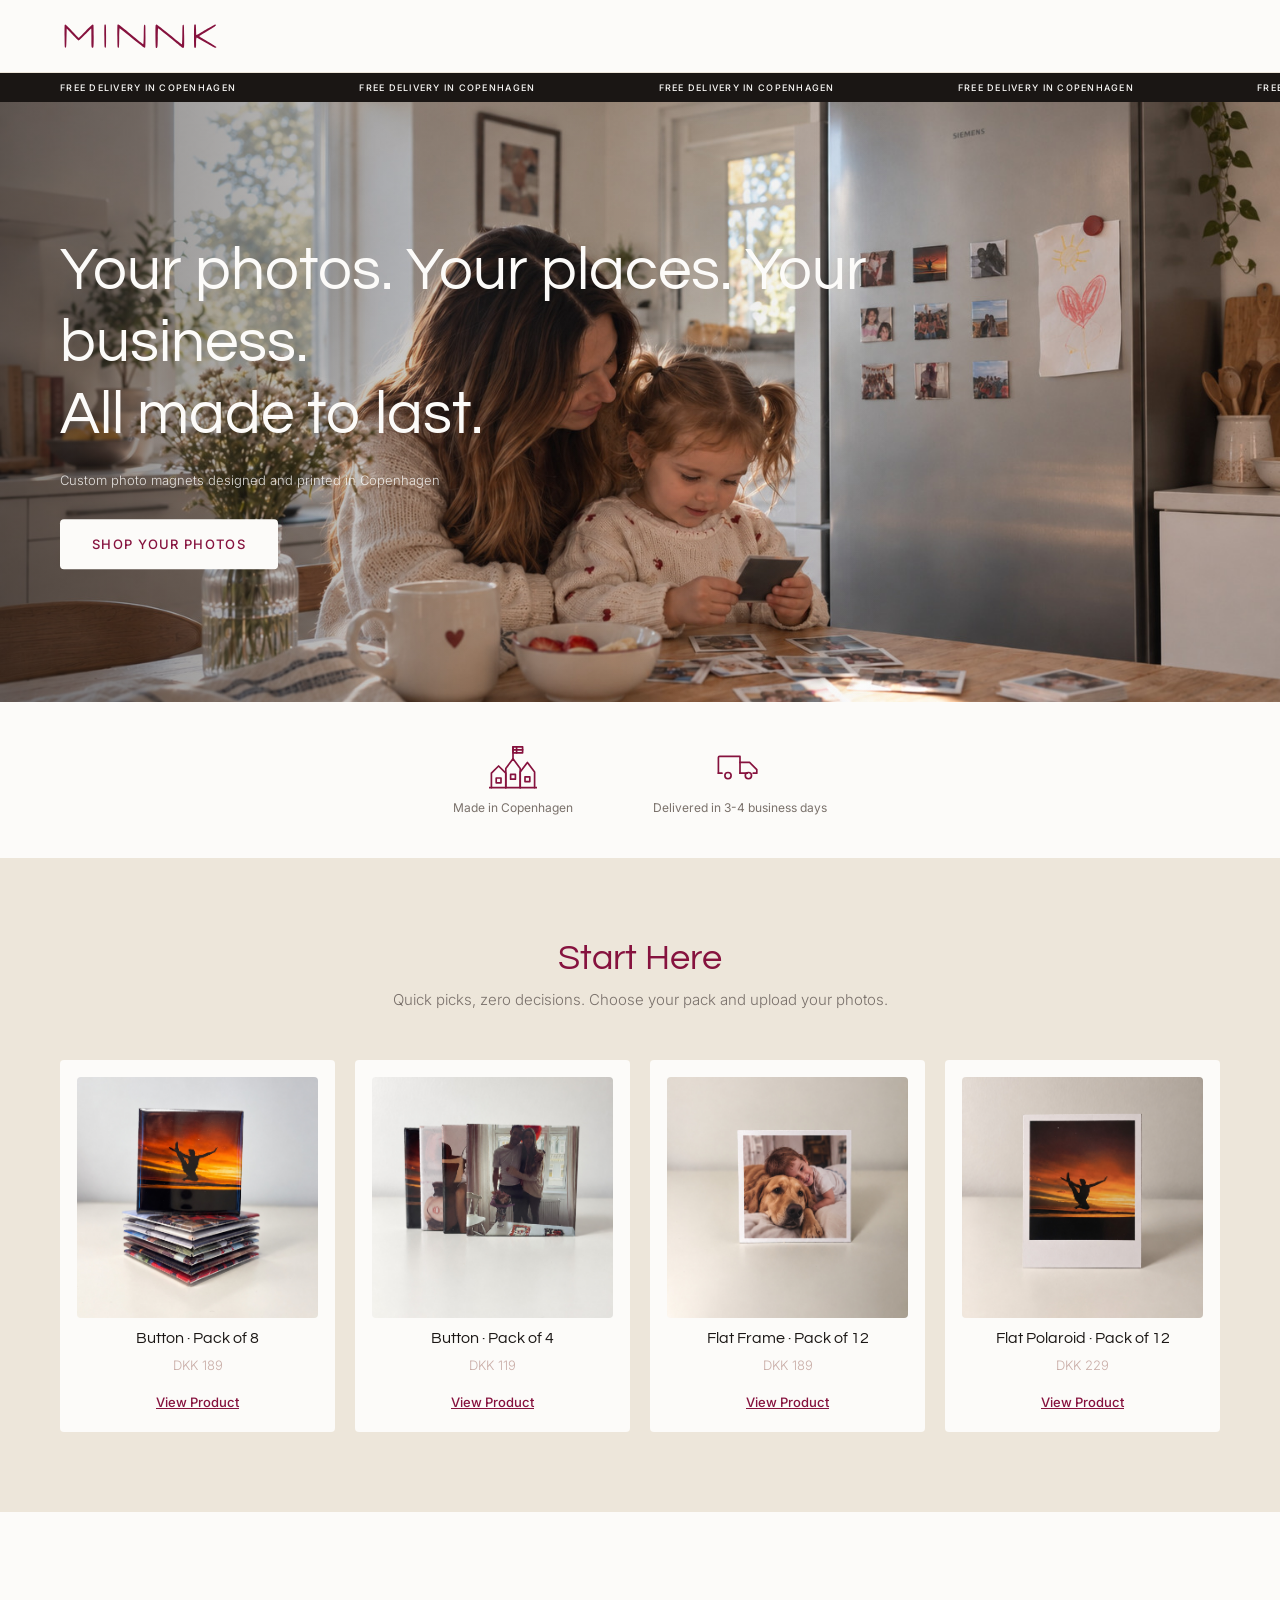
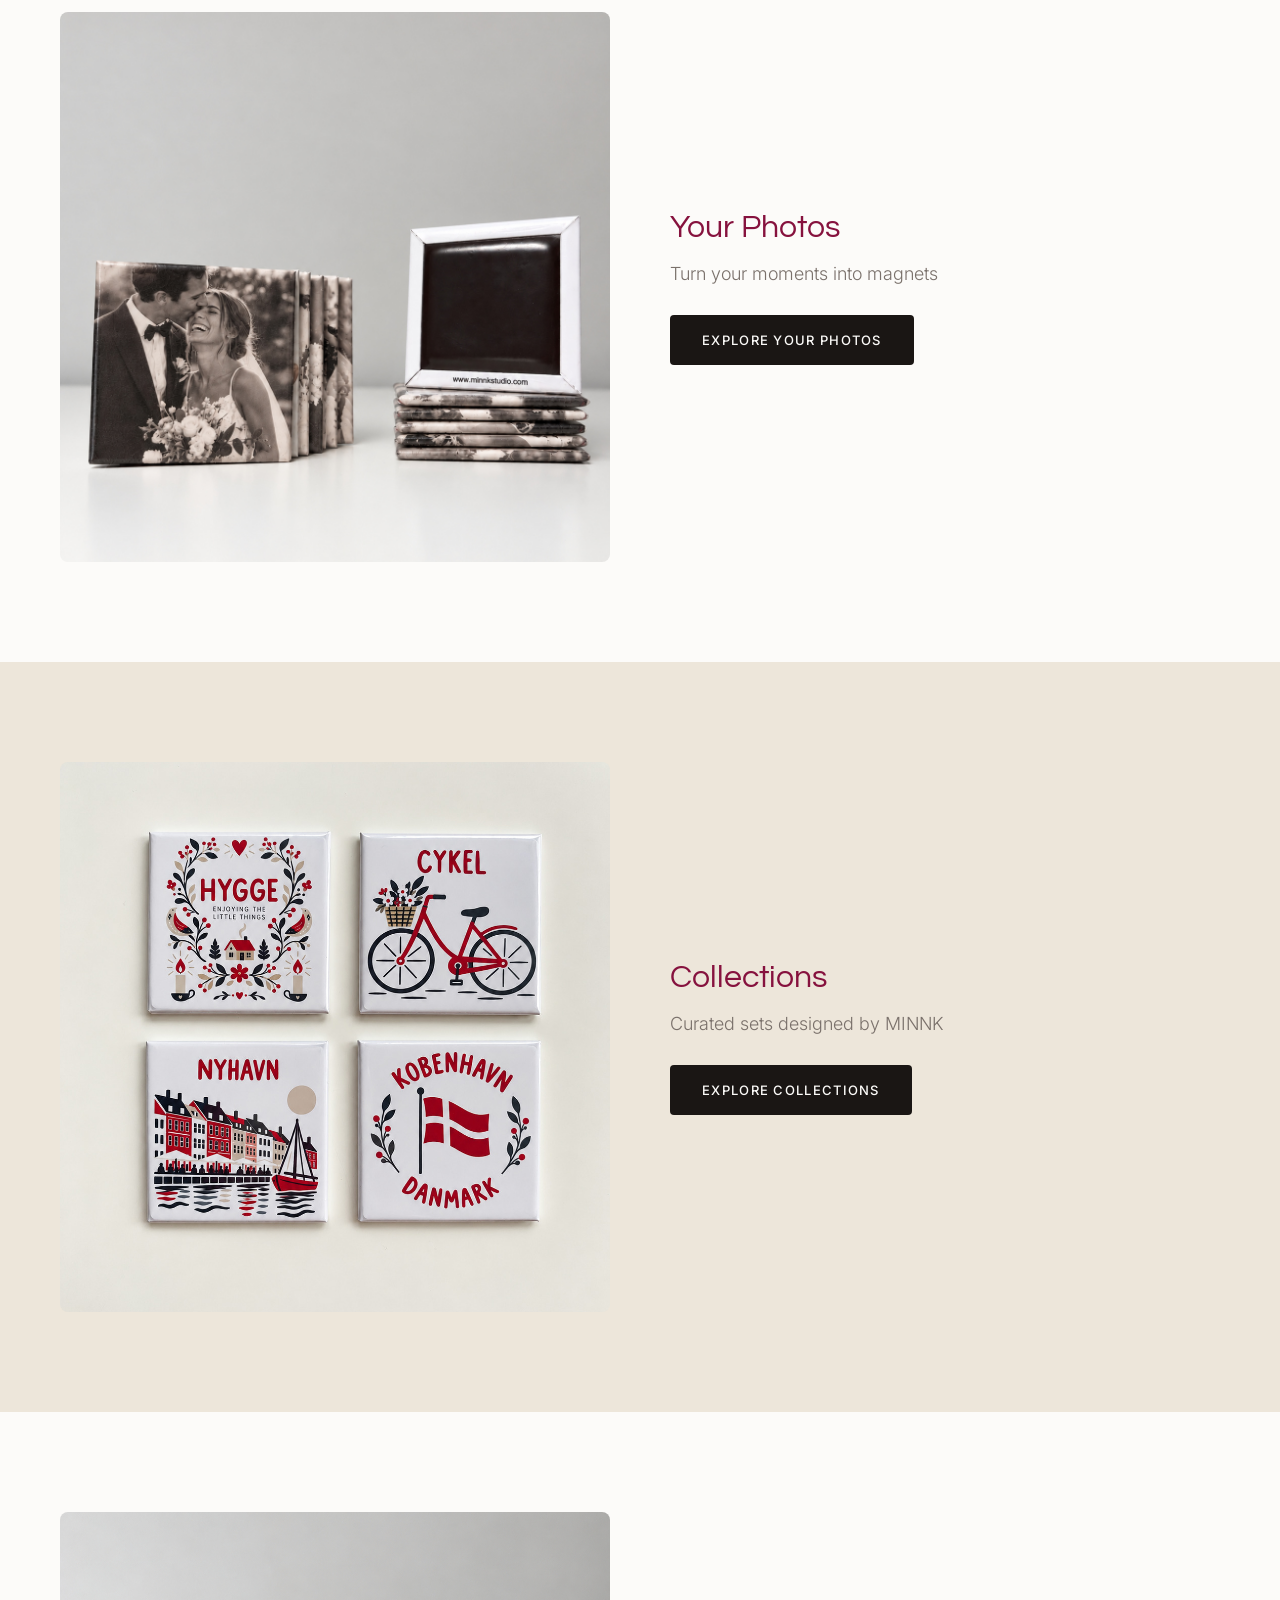
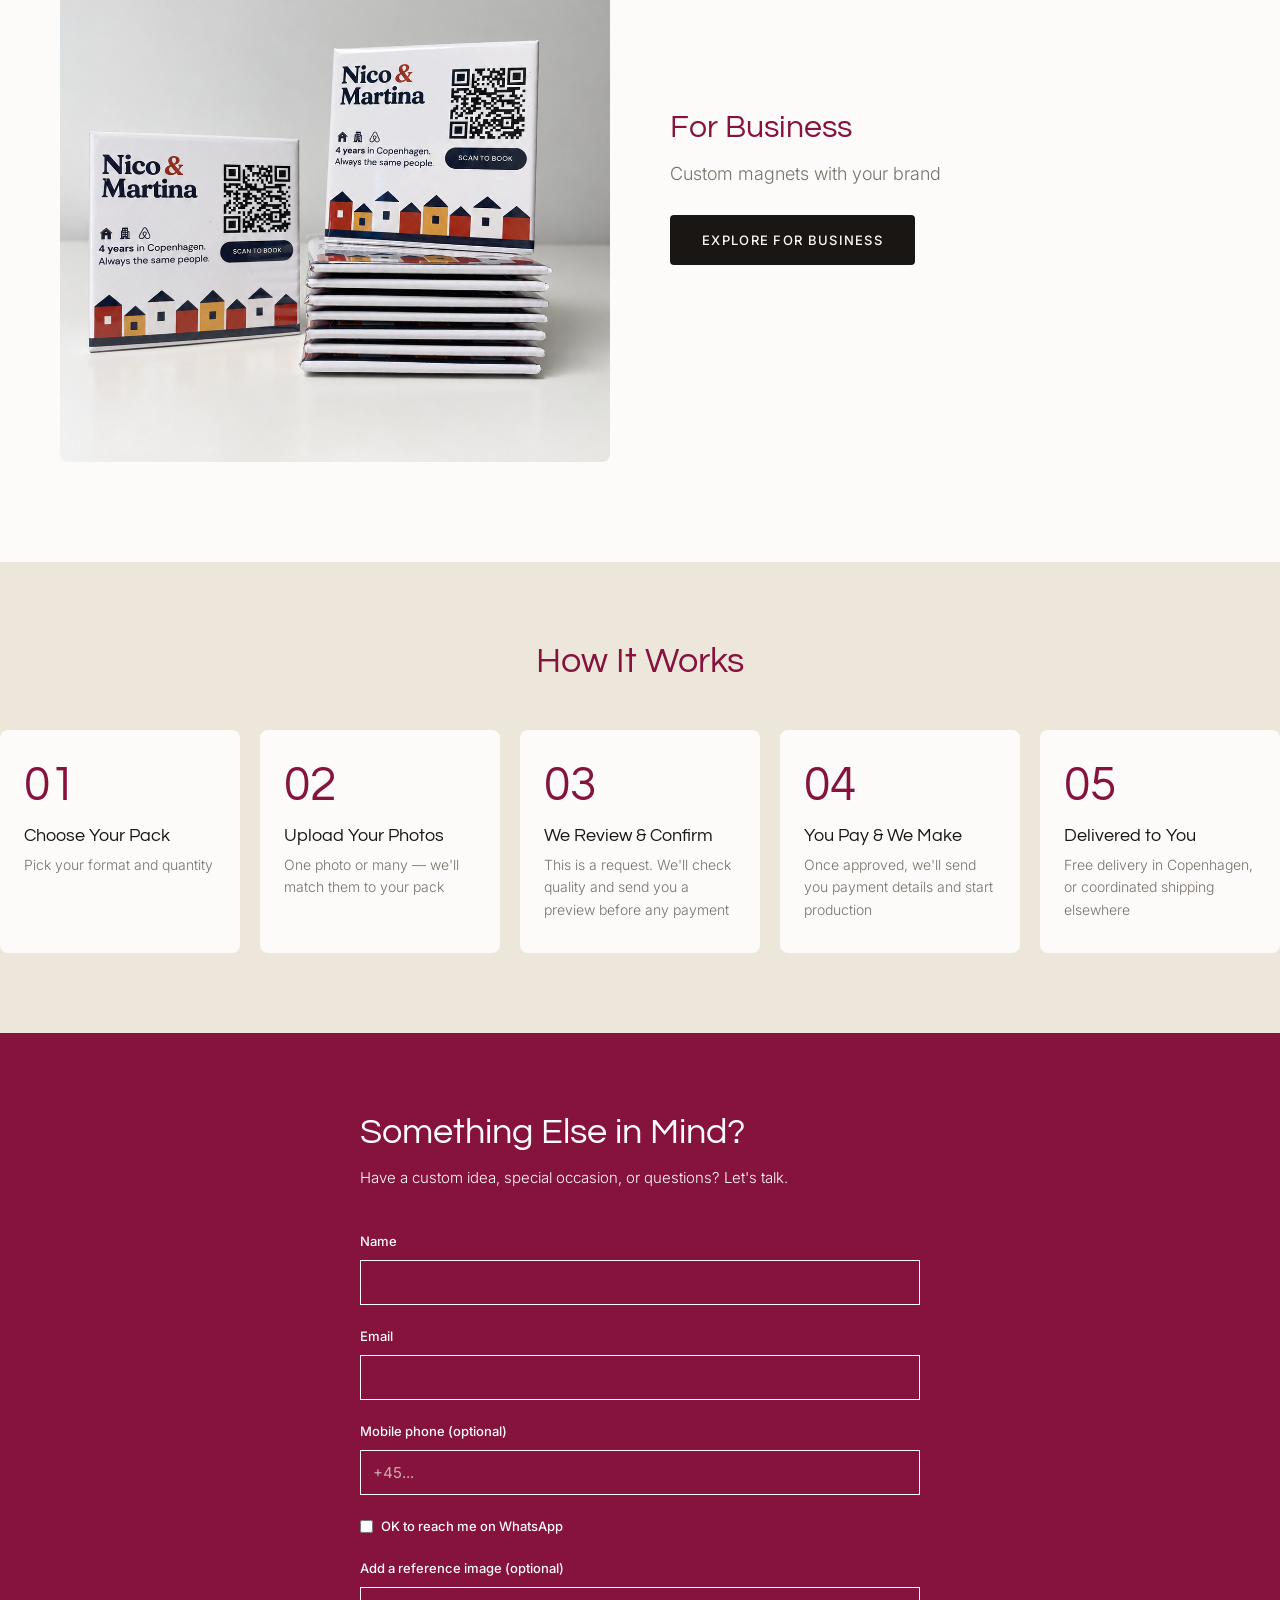
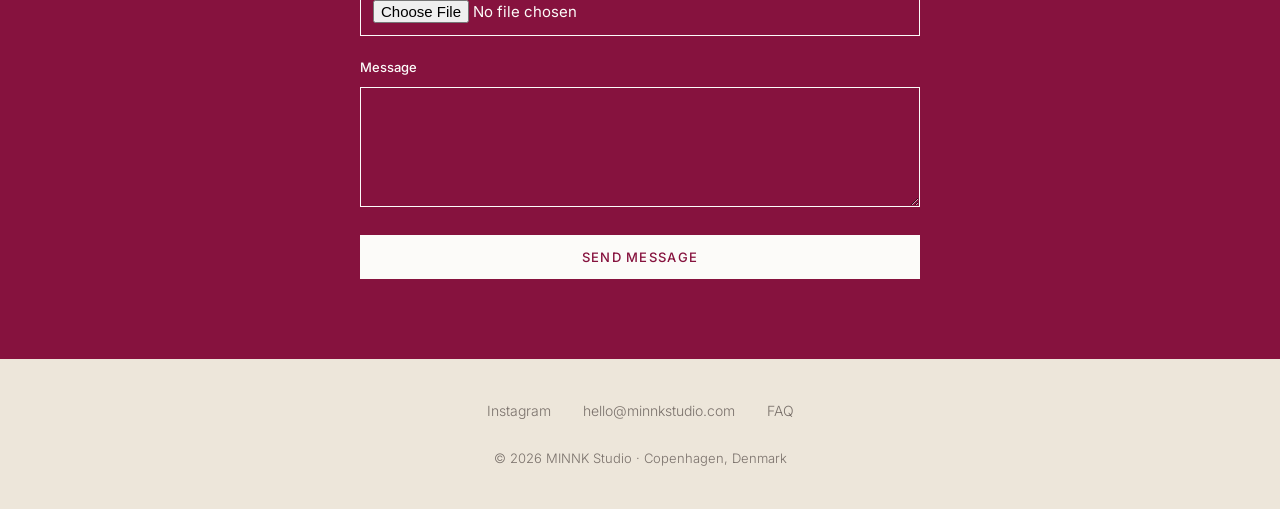
==== commit 24cd1ac1: "Update Start Here cards styling - Remove visible border (transparent by default) - Add border-radius" ====
--- a/index.html
+++ b/index.html
@@ -375,7 +375,8 @@
         .combo-card {
             display: block;
             background: var(--off-white);
-            border: 1px solid var(--almond);
+            border: 1px solid transparent;
+            border-radius: 4px;
             padding: 16px;
             text-align: center;
             text-decoration: none;
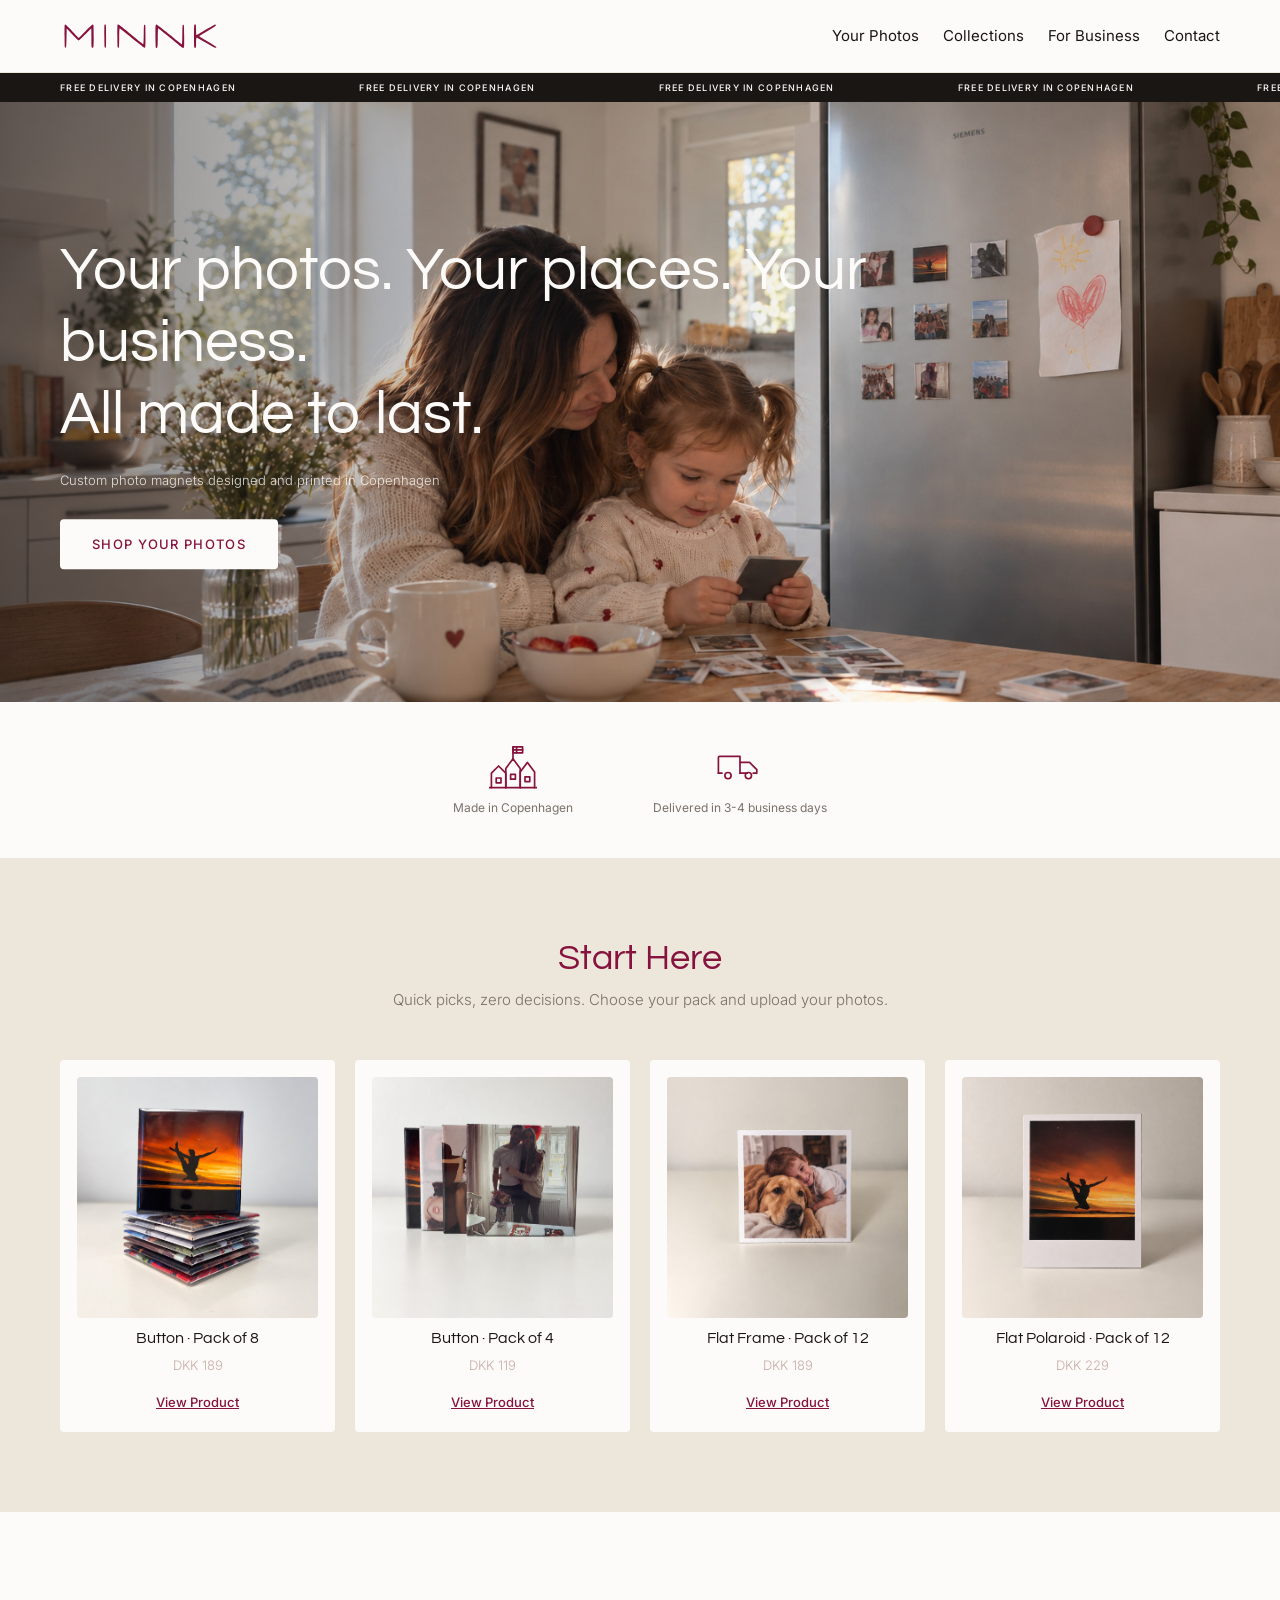
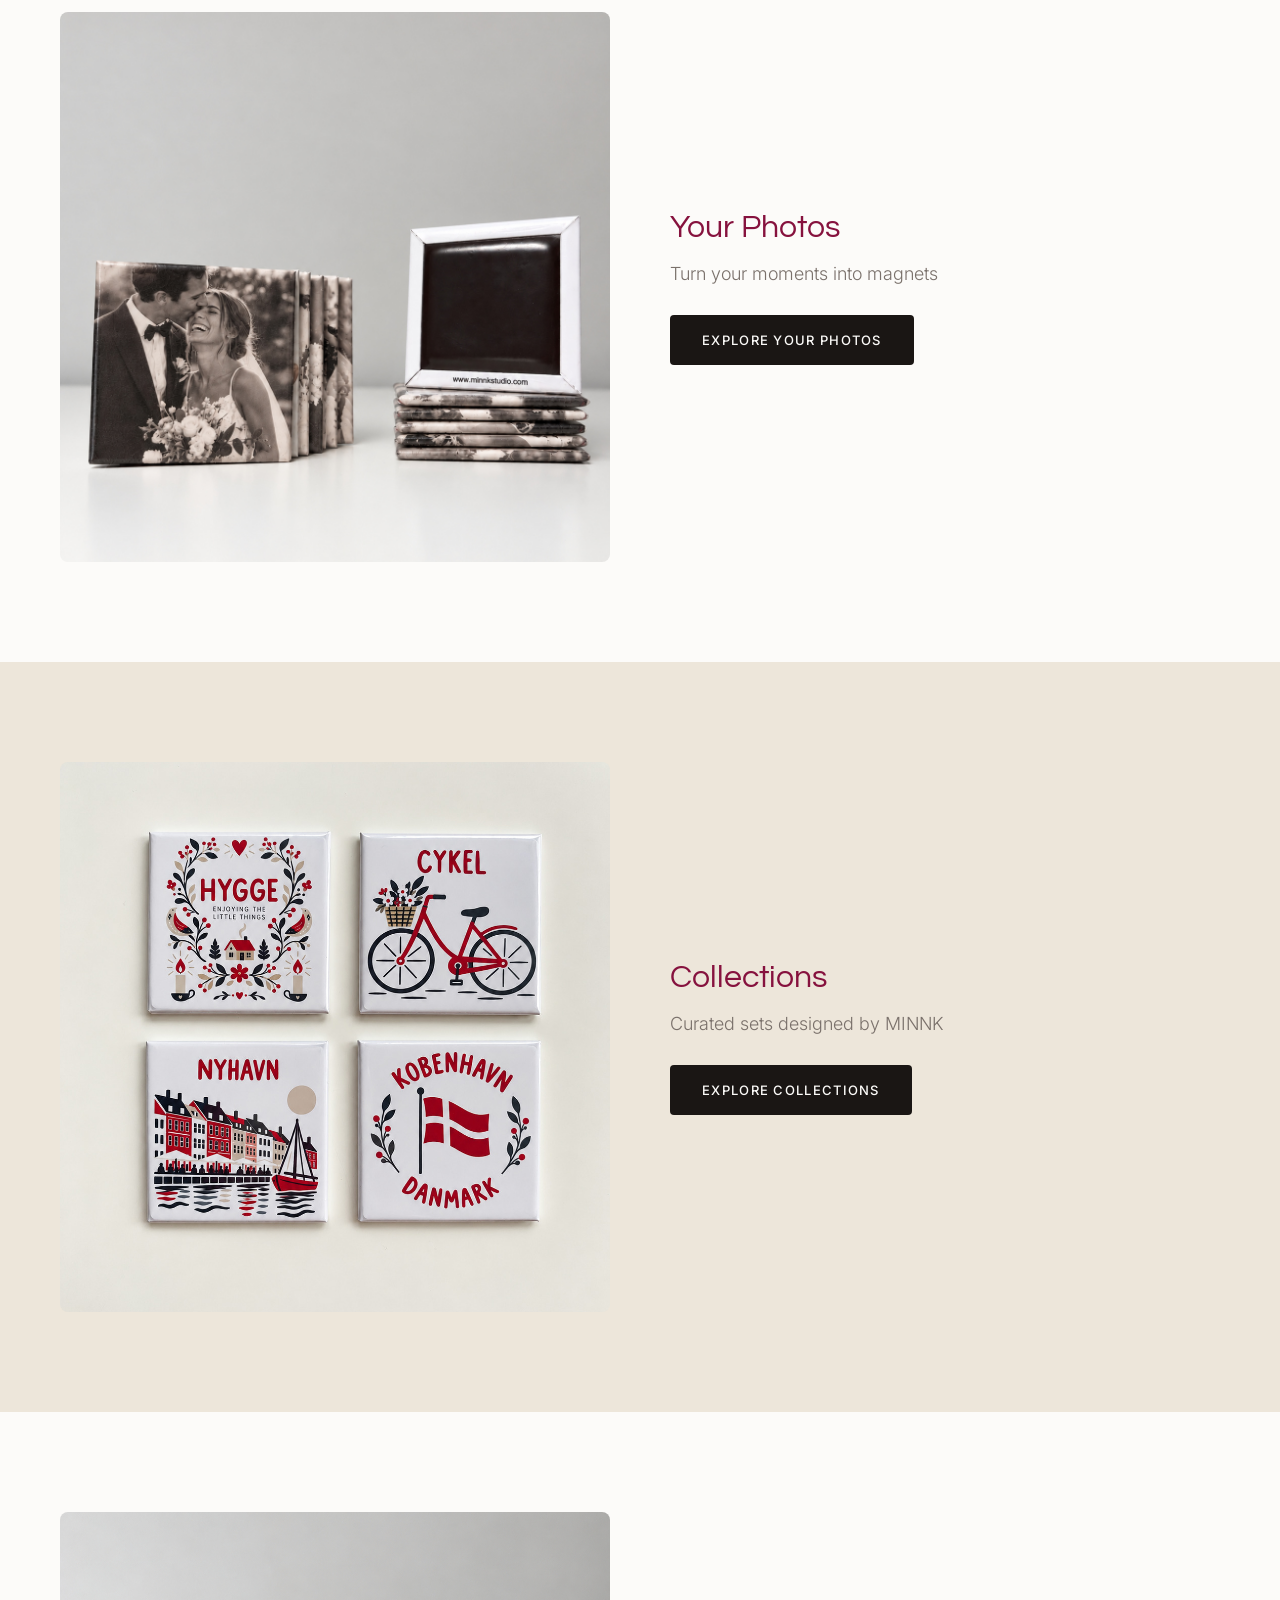
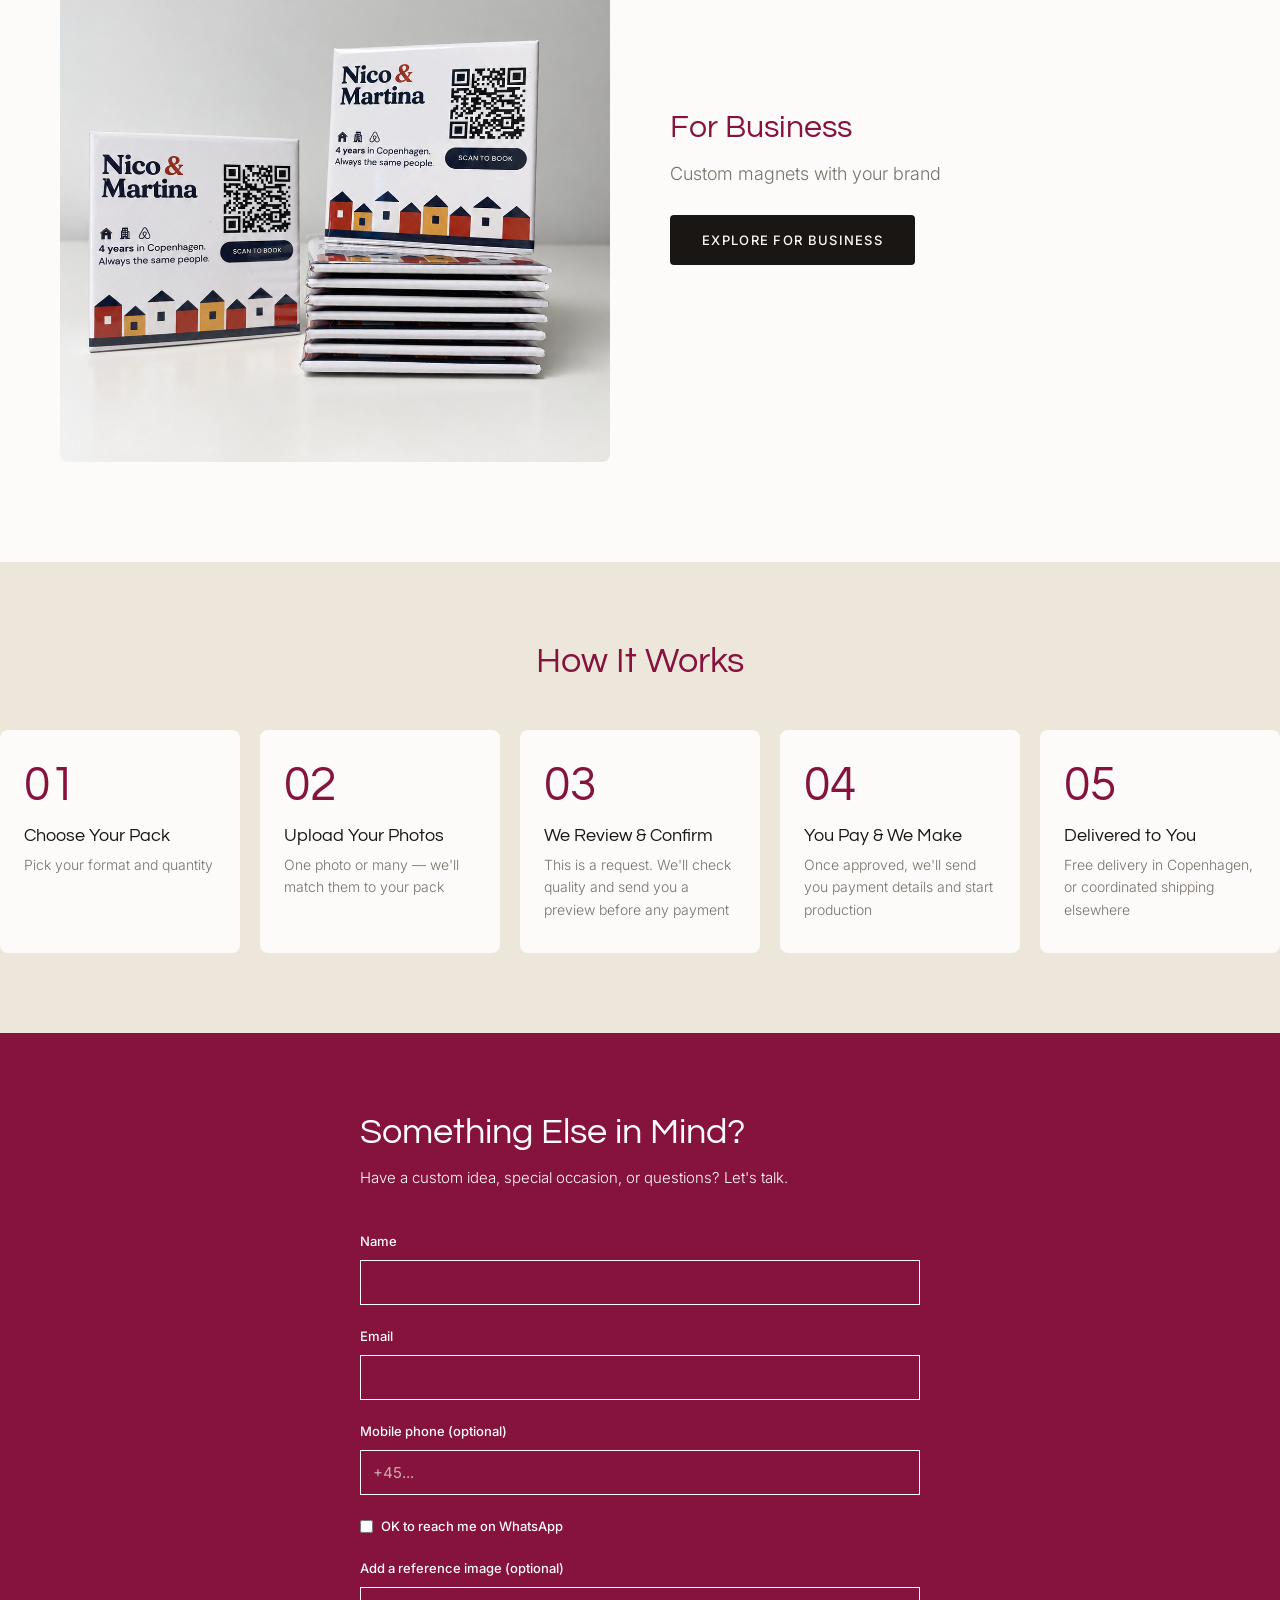
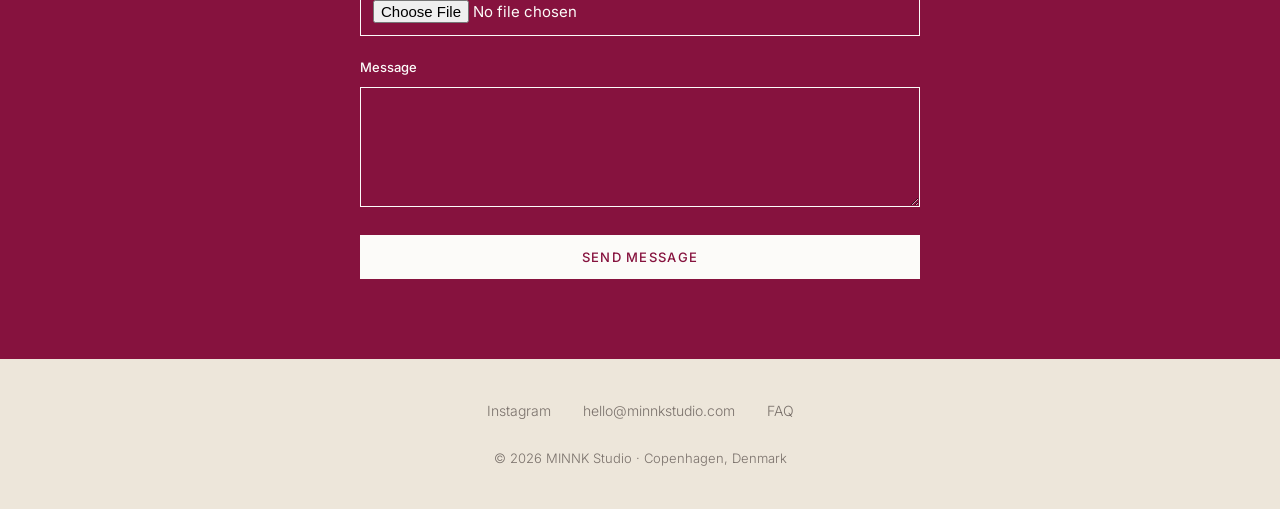
==== commit ff1c7714: "Fix header navigation across all pages Mobile (all pages): - Collections: show Your Photos, For Busi" ====
--- a/index.html
+++ b/index.html
@@ -686,7 +686,7 @@
             }
 
             header nav {
-                display: block;
+                display: block !important;
             }
 
             .mobile-menu {
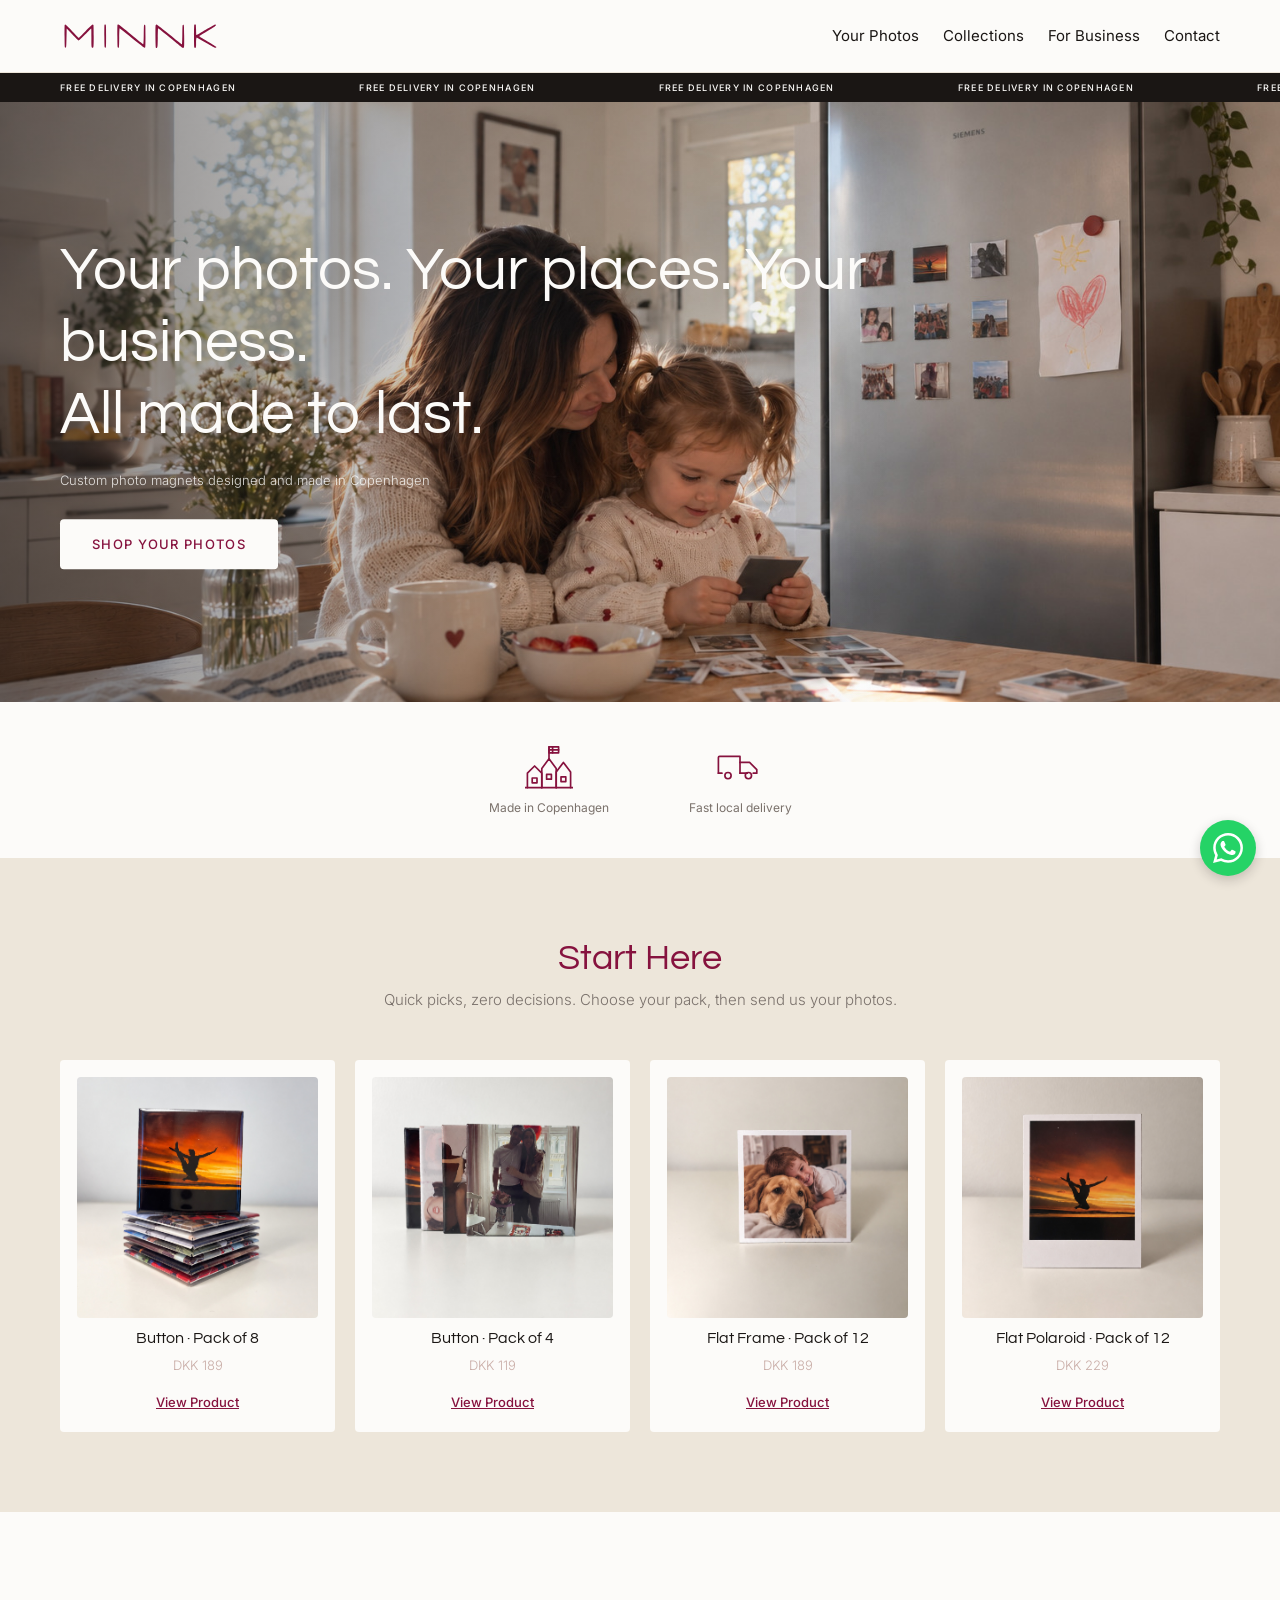
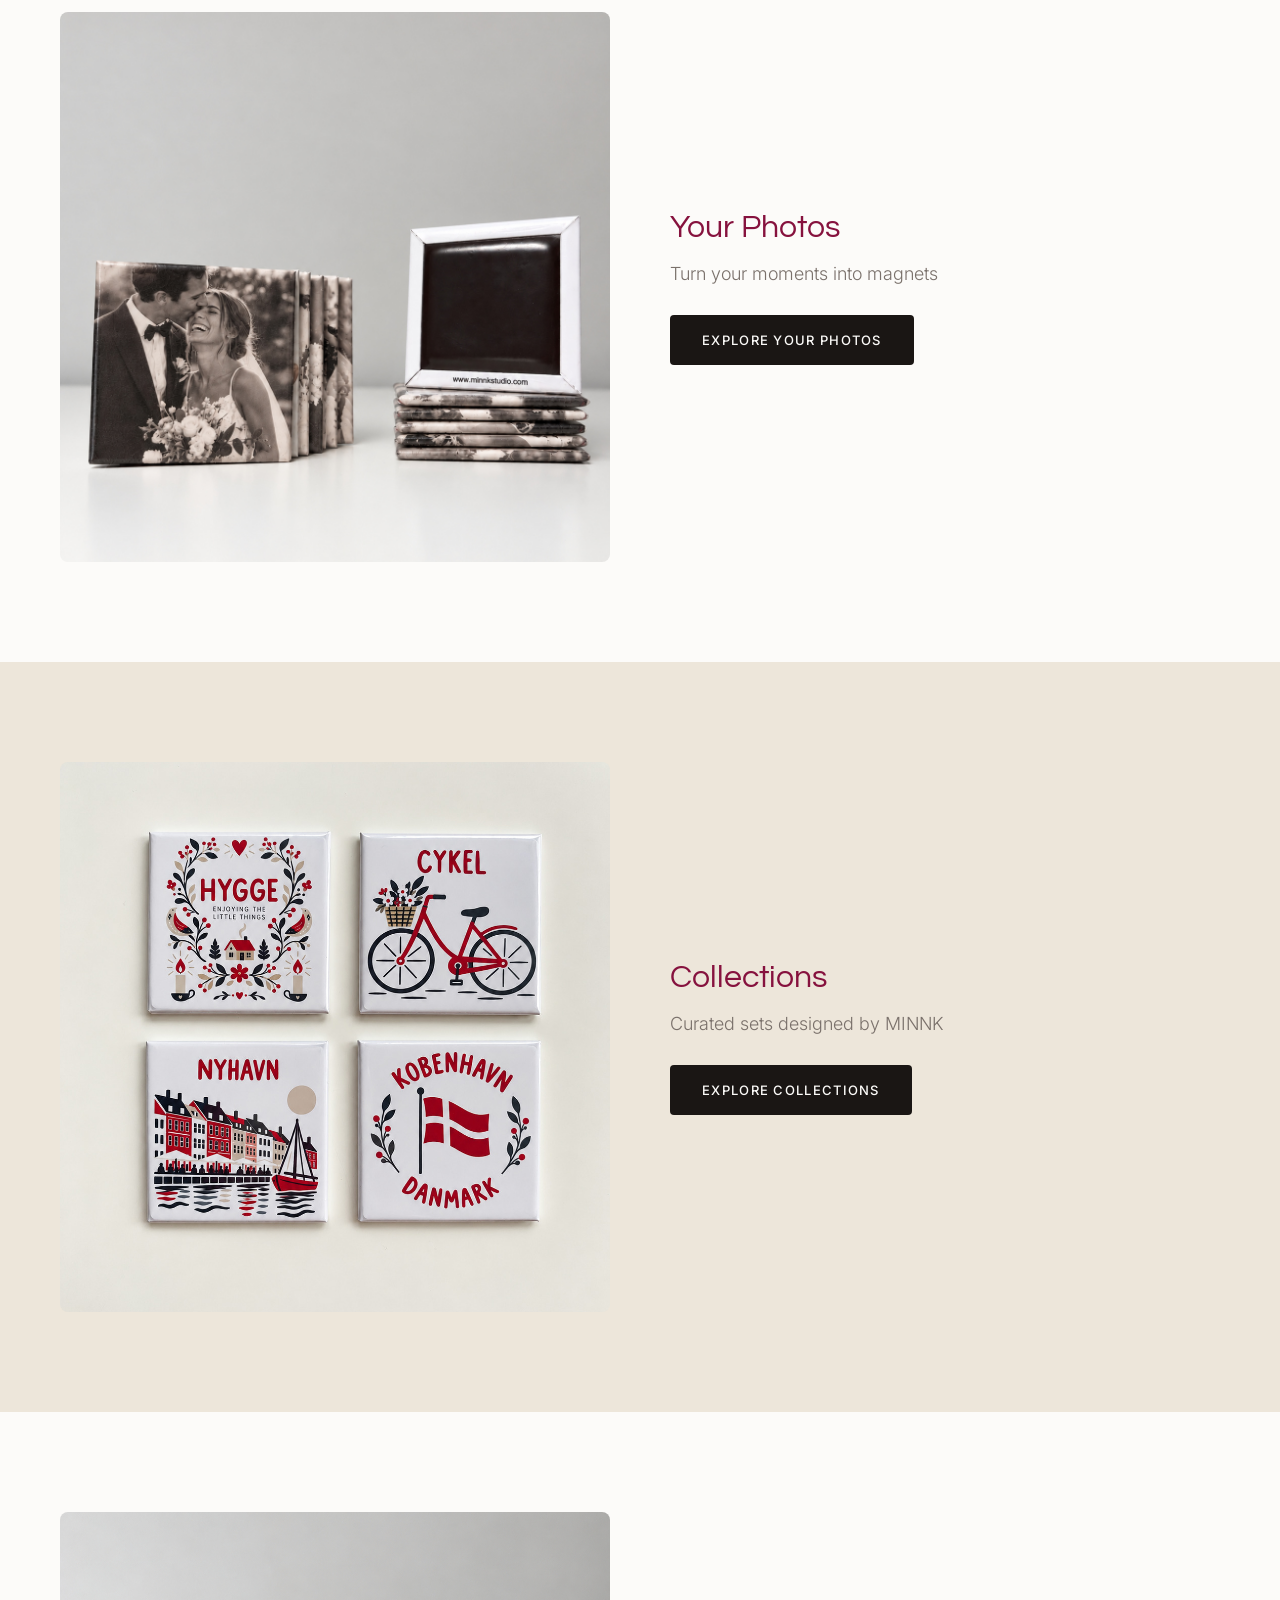
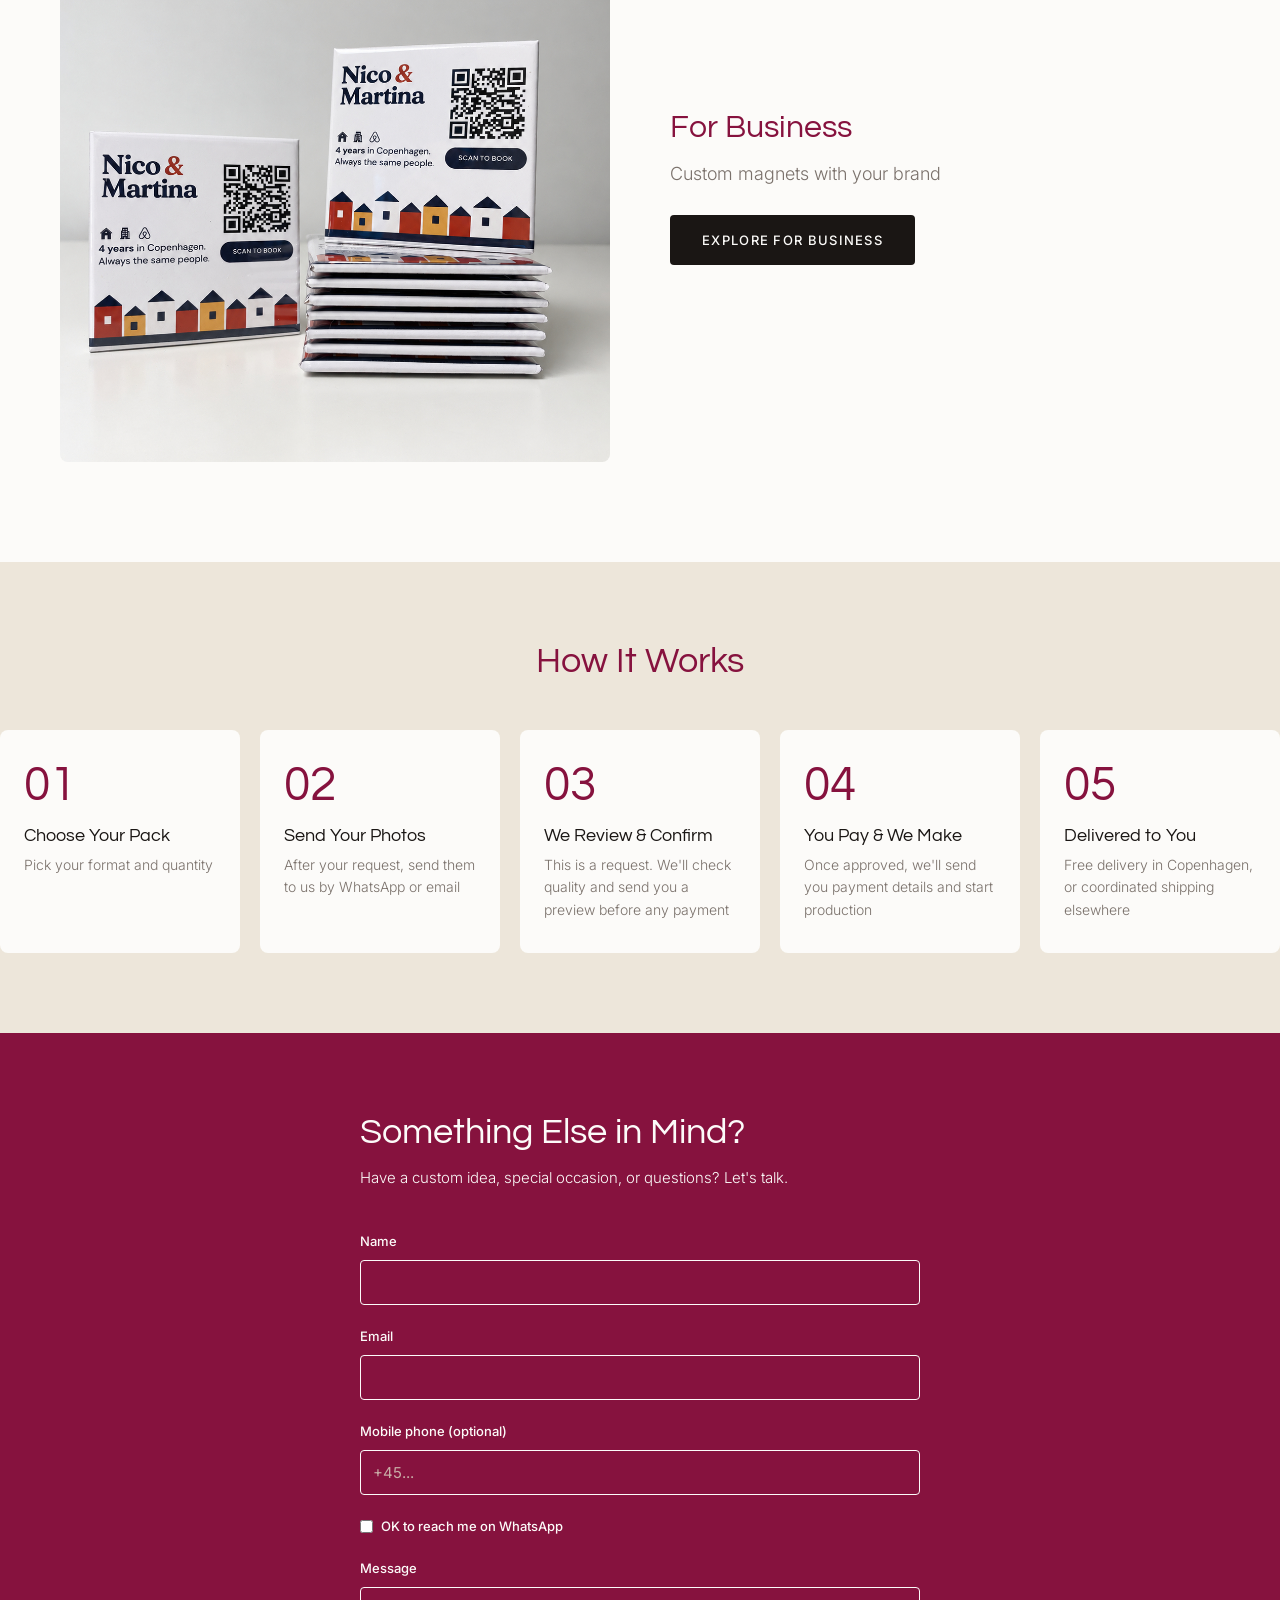
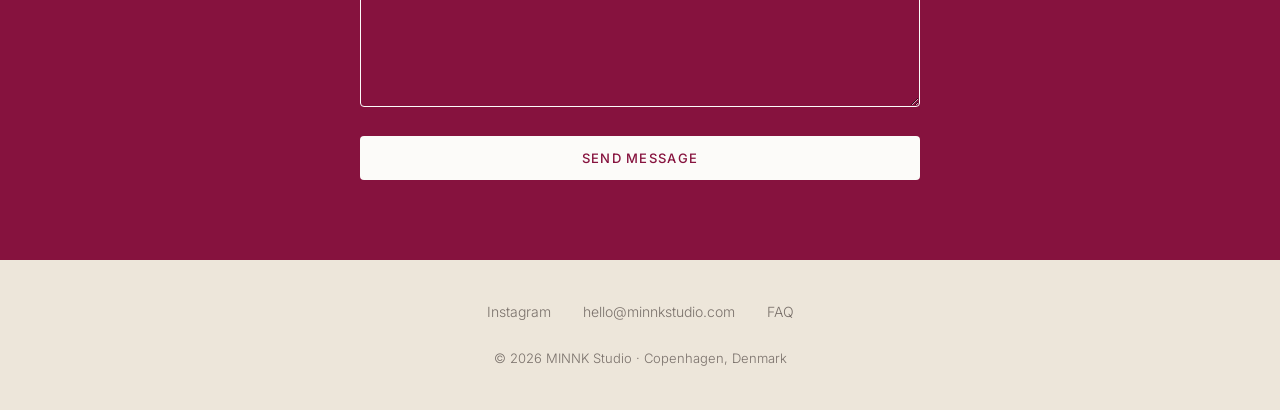
==== commit c4636172: "Update order system and UI improvements - Add unified order form system (js/order-form.js, css/order" ====
--- a/index.html
+++ b/index.html
@@ -14,6 +14,9 @@
     <link rel="icon" type="image/png" sizes="32x32" href="logo_vectorizado/minnk-favicon-32.png">
     <link rel="icon" type="image/png" sizes="16x16" href="logo_vectorizado/minnk-favicon-16.png">
     <link rel="apple-touch-icon" sizes="180x180" href="logo_vectorizado/minnk-favicon-180.png">
+
+    <!-- WhatsApp Button -->
+    <link rel="stylesheet" href="css/whatsapp-button.css">
 
     <style>
         /* ==================== VARIABLES ==================== */
@@ -567,6 +570,7 @@
             font-family: var(--font-body);
             font-size: 15px;
             border: 1px solid var(--off-white);
+            border-radius: 4px;
             background: transparent;
             color: var(--off-white);
         }
@@ -592,6 +596,7 @@
             background: var(--off-white);
             color: var(--burgundy);
             border: none;
+            border-radius: 4px;
             cursor: pointer;
             transition: opacity 0.2s;
         }
@@ -820,7 +825,7 @@
         <img class="hero-image" src="images/hero-home.jpg" alt="MINNK custom photo magnets on warm surface">
         <div class="hero-content">
             <h1><span class="nowrap">Your photos. Your places. Your business.</span><br>All made to last.</h1>
-            <p class="hero-subtitle">Custom photo magnets designed and printed in Copenhagen</p>
+            <p class="hero-subtitle">Custom photo magnets designed and made in Copenhagen</p>
             <a href="your-photos.html" class="hero-cta">Shop Your Photos</a>
         </div>
     </section>
@@ -852,7 +857,7 @@
                 <circle cx="10" cy="22" r="2.6"/>
                 <circle cx="27" cy="22" r="2.6"/>
             </svg>
-            <span class="trust-text">Delivered in 3-4 business days</span>
+            <span class="trust-text">Fast local delivery</span>
         </div>
     </div>
 
@@ -860,7 +865,7 @@
     <section class="start-here bg-linen">
         <div class="container">
             <h2>Start Here</h2>
-            <p>Quick picks, zero decisions. Choose your pack and upload your photos.</p>
+            <p>Quick picks, zero decisions. Choose your pack, then send us your photos.</p>
 
             <div class="start-here-grid">
                 <a href="your-photos.html?combo=button-8pack" class="combo-card">
@@ -954,8 +959,8 @@
 
                 <div class="step-card">
                     <div class="step-number">02</div>
-                    <h3>Upload Your Photos</h3>
-                    <p>One photo or many — we'll match them to your pack</p>
+                    <h3>Send Your Photos</h3>
+                    <p>After your request, send them to us by WhatsApp or email</p>
                 </div>
 
                 <div class="step-card">
@@ -985,7 +990,7 @@
             <h2>Something Else in Mind?</h2>
             <p>Have a custom idea, special occasion, or questions? Let's talk.</p>
 
-            <form class="contact-form" action="https://formspree.io/f/xqegqgzb" method="POST" enctype="multipart/form-data">
+            <form class="contact-form" id="contact-form">
                 <input type="hidden" name="form_type" value="contact">
 
                 <div class="form-group">
@@ -1008,11 +1013,6 @@
                         <input type="checkbox" id="whatsapp_ok" name="whatsapp_ok" style="width: auto; margin: 0;">
                         <span>OK to reach me on WhatsApp</span>
                     </label>
-                </div>
-
-                <div class="form-group">
-                    <label for="image">Add a reference image (optional)</label>
-                    <input type="file" id="image" name="image" accept="image/*">
                 </div>
 
                 <div class="form-group">
@@ -1068,5 +1068,92 @@
         });
     </script>
 
+    <script>
+        // Contact form handler
+        (function() {
+            const form = document.getElementById('contact-form');
+            if (!form) return;
+
+            form.addEventListener('submit', async function(event) {
+                event.preventDefault();
+
+                const submitButton = form.querySelector('button[type="submit"]');
+                if (!submitButton) return;
+
+                // Disable button and change text
+                const originalButtonText = submitButton.textContent;
+                submitButton.disabled = true;
+                submitButton.textContent = 'Sending...';
+
+                // Prepare form data
+                const formData = new FormData(form);
+                formData.append('_subject', 'New message from minnkstudio.com');
+
+                try {
+                    const response = await fetch('https://formspree.io/f/mrpbkogw', {
+                        method: 'POST',
+                        body: formData,
+                        headers: {
+                            'Accept': 'application/json'
+                        }
+                    });
+
+                    if (response.ok) {
+                        // Success: replace form with confirmation message
+                        const formContainer = form.parentElement;
+                        const sectionTitle = formContainer.querySelector('h2');
+
+                        formContainer.innerHTML = '';
+
+                        if (sectionTitle) {
+                            formContainer.appendChild(sectionTitle);
+                        }
+
+                        const confirmation = document.createElement('p');
+                        confirmation.style.cssText = 'font-family: var(--font-body); font-size: 16px; color: var(--off-white); text-align: center; padding: 40px 20px;';
+                        confirmation.textContent = "Thanks, we've got your message. We'll get back to you soon.";
+                        formContainer.appendChild(confirmation);
+                    } else {
+                        // Error: show error message
+                        showError(form, submitButton, originalButtonText);
+                    }
+                } catch (error) {
+                    // Network error: show error message
+                    console.error('Contact form error:', error);
+                    showError(form, submitButton, originalButtonText);
+                }
+            });
+
+            function showError(form, submitButton, originalButtonText) {
+                // Re-enable button
+                submitButton.disabled = false;
+                submitButton.textContent = originalButtonText;
+
+                // Check if error message already exists
+                let errorMessage = form.querySelector('.contact-error-message');
+
+                if (!errorMessage) {
+                    errorMessage = document.createElement('div');
+                    errorMessage.className = 'contact-error-message';
+                    errorMessage.style.cssText = 'font-family: var(--font-body); font-size: 14px; color: var(--off-white); text-align: center; margin-bottom: 20px; padding: 16px; background: rgba(252, 251, 249, 0.1); border-radius: 4px;';
+                    errorMessage.innerHTML = 'Something went wrong. Please try again or <a href="https://wa.me/4591118494" target="_blank" style="color: var(--off-white); text-decoration: underline;">message us on WhatsApp</a>.';
+
+                    form.insertBefore(errorMessage, submitButton);
+                }
+            }
+        })();
+    </script>
+
+    <!-- WhatsApp Floating Button -->
+    <a href="https://wa.me/4591118494?text=Hi%20MINNK!%20I%20have%20a%20question%3A"
+       class="whatsapp-float"
+       target="_blank"
+       rel="noopener"
+       aria-label="Chat with us on WhatsApp">
+        <svg viewBox="0 0 24 24" xmlns="http://www.w3.org/2000/svg">
+            <path d="M17.472 14.382c-.297-.149-1.758-.867-2.03-.967-.273-.099-.471-.148-.67.15-.197.297-.767.966-.94 1.164-.173.199-.347.223-.644.075-.297-.15-1.255-.463-2.39-1.475-.883-.788-1.48-1.761-1.653-2.059-.173-.297-.018-.458.13-.606.134-.133.298-.347.446-.52.149-.174.198-.298.298-.497.099-.198.05-.371-.025-.52-.075-.149-.669-1.612-.916-2.207-.242-.579-.487-.5-.669-.51-.173-.008-.371-.01-.57-.01-.198 0-.52.074-.792.372-.272.297-1.04 1.016-1.04 2.479 0 1.462 1.065 2.875 1.213 3.074.149.198 2.096 3.2 5.077 4.487.709.306 1.262.489 1.694.625.712.227 1.36.195 1.871.118.571-.085 1.758-.719 2.006-1.413.248-.694.248-1.289.173-1.413-.074-.124-.272-.198-.57-.347m-5.421 7.403h-.004a9.87 9.87 0 01-5.031-1.378l-.361-.214-3.741.982.998-3.648-.235-.374a9.86 9.86 0 01-1.51-5.26c.001-5.45 4.436-9.884 9.888-9.884 2.64 0 5.122 1.03 6.988 2.898a9.825 9.825 0 012.893 6.994c-.003 5.45-4.437 9.884-9.885 9.884m8.413-18.297A11.815 11.815 0 0012.05 0C5.495 0 .16 5.335.157 11.892c0 2.096.547 4.142 1.588 5.945L.057 24l6.305-1.654a11.882 11.882 0 005.683 1.448h.005c6.554 0 11.89-5.335 11.893-11.893a11.821 11.821 0 00-3.48-8.413z"/>
+        </svg>
+    </a>
+
 </body>
 </html>
--- a/css/whatsapp-button.css
+++ b/css/whatsapp-button.css
@@ -0,0 +1,40 @@
+/**
+ * MINNK Studio — WhatsApp Floating Button
+ */
+
+.whatsapp-float {
+    position: fixed;
+    bottom: 24px;
+    right: 24px;
+    width: 56px;
+    height: 56px;
+    background: #25D366;
+    border-radius: 50%;
+    display: flex;
+    align-items: center;
+    justify-content: center;
+    box-shadow: 0 4px 12px rgba(26, 22, 20, 0.2);
+    z-index: 900;
+    transition: opacity 0.2s;
+    text-decoration: none;
+}
+
+.whatsapp-float:hover {
+    opacity: 0.9;
+}
+
+.whatsapp-float svg {
+    width: 30px;
+    height: 30px;
+    fill: white;
+}
+
+/* Mobile adjustments */
+@media (max-width: 767px) {
+    .whatsapp-float {
+        bottom: 16px;
+        right: 16px;
+        width: 52px;
+        height: 52px;
+    }
+}
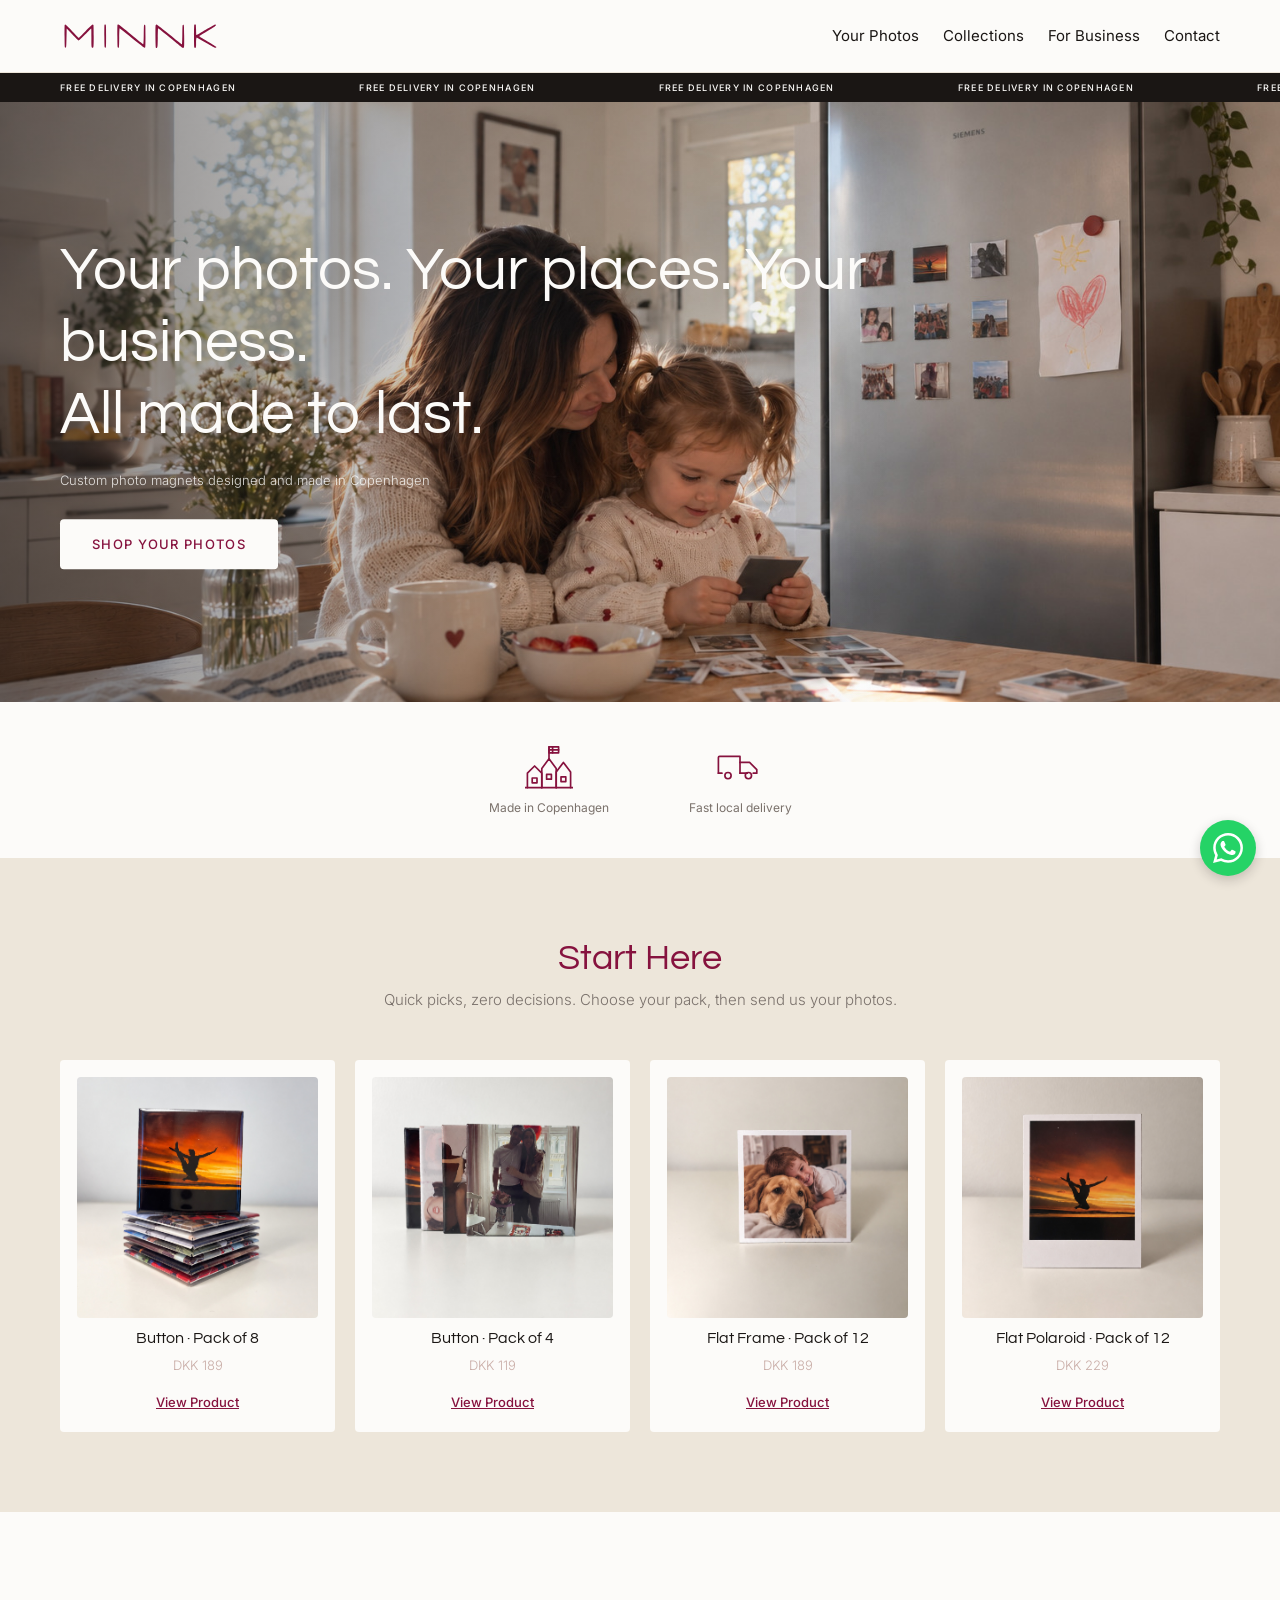
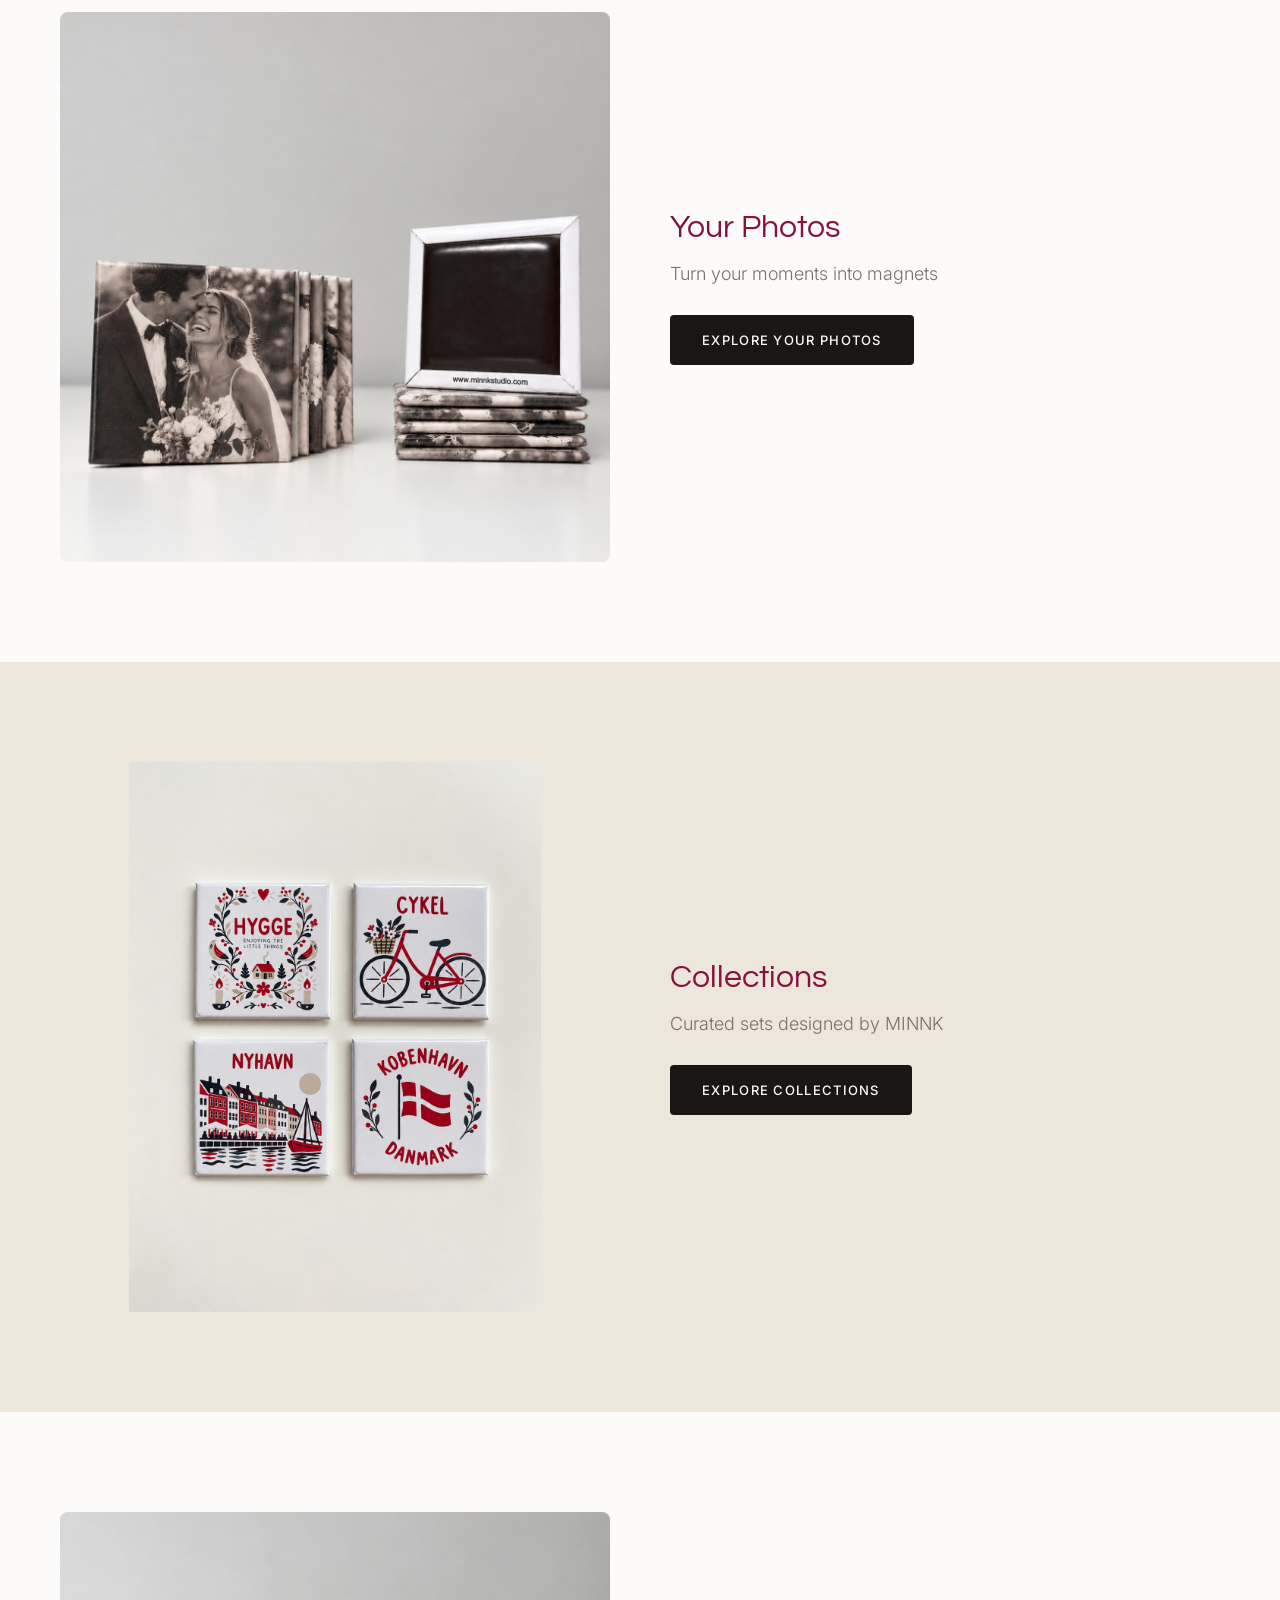
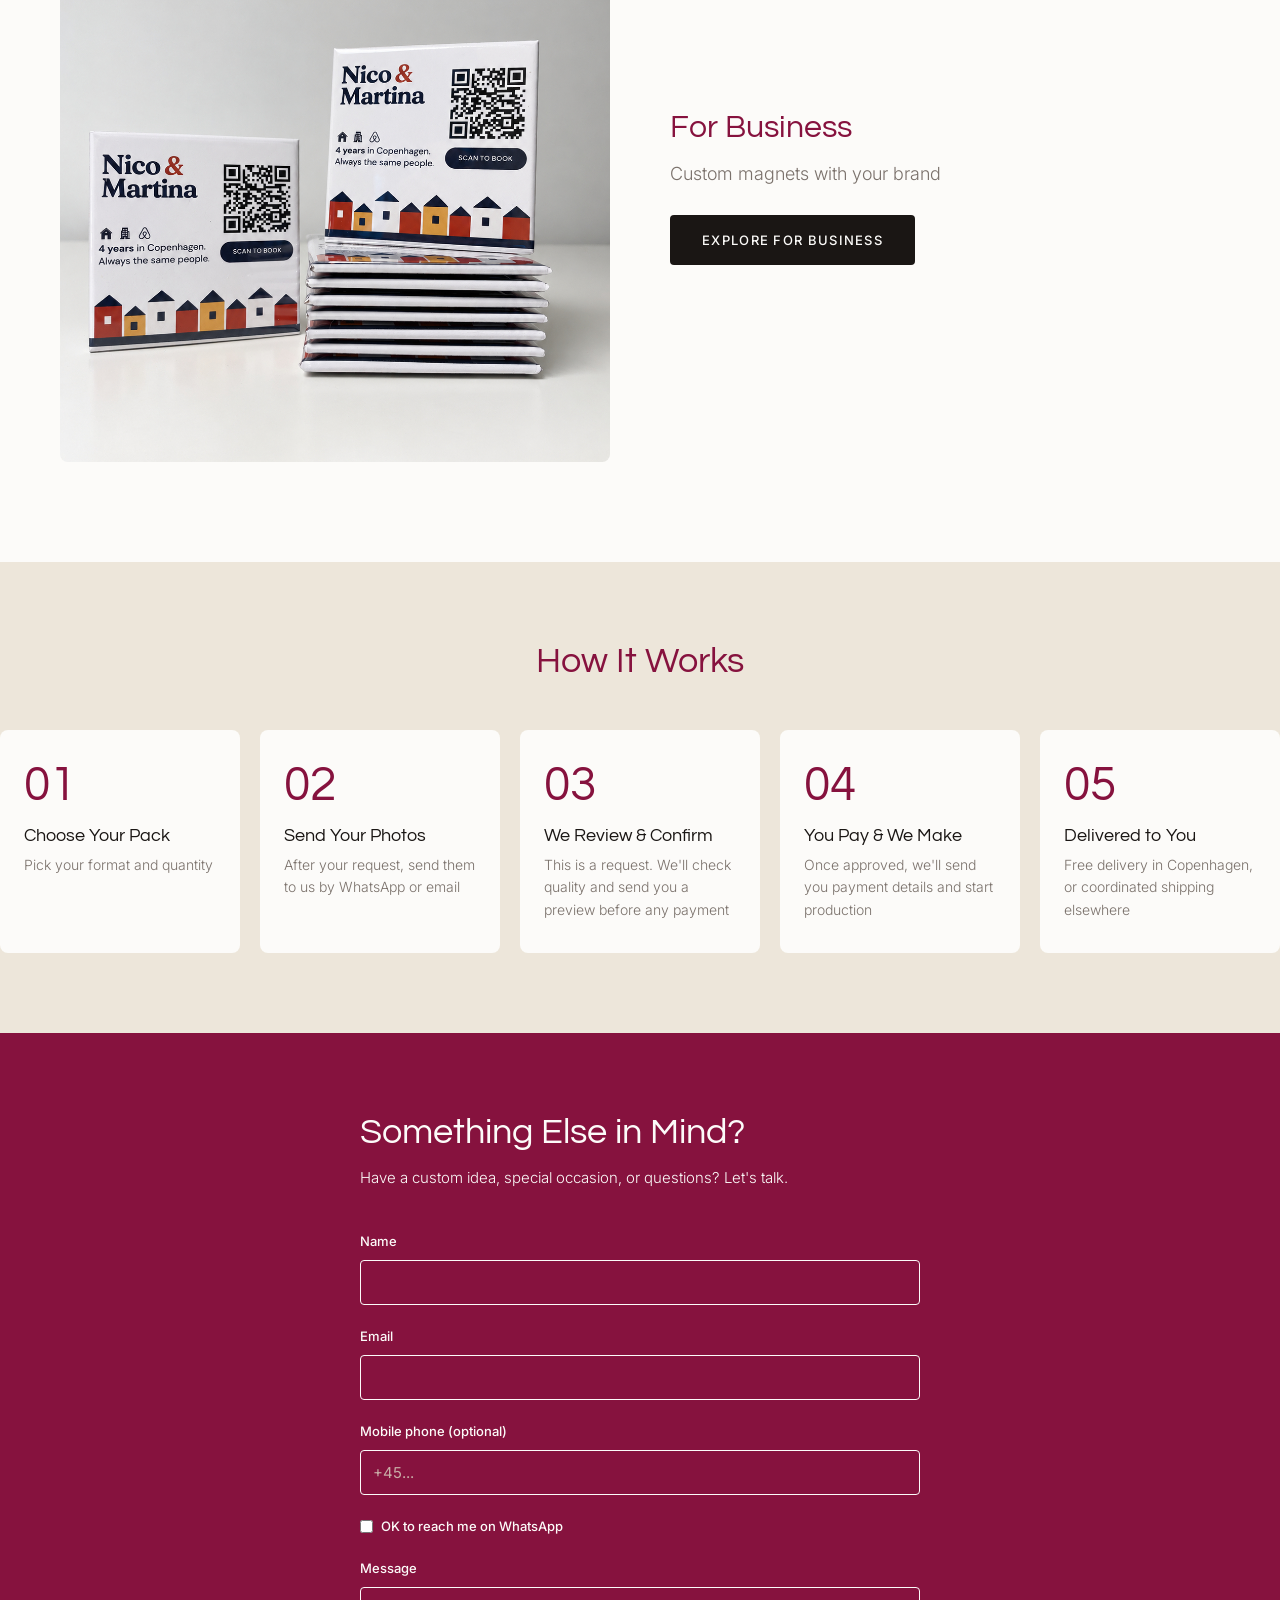
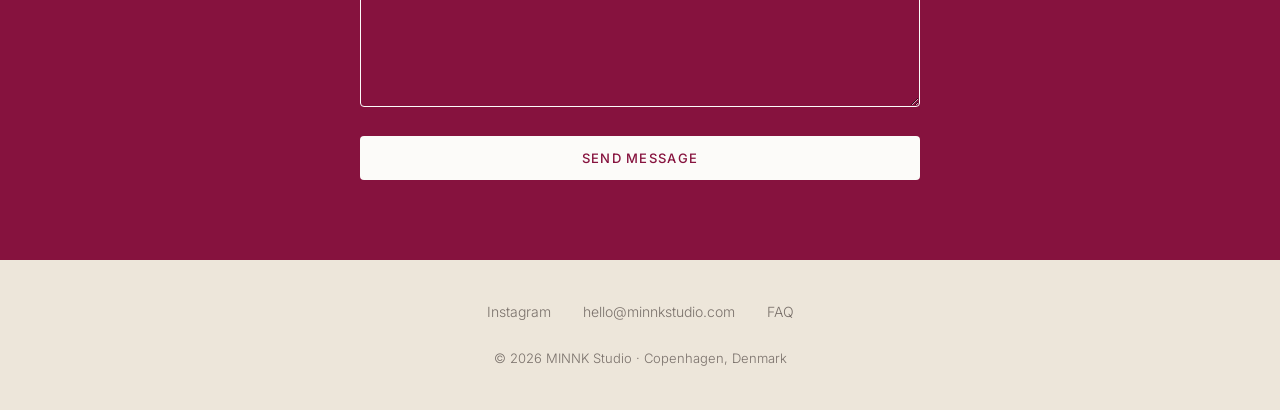
==== commit 3afa018a: "Fix Collections image crop on mobile and add style images - Change Collections image (line-collectio" ====
--- a/index.html
+++ b/index.html
@@ -463,6 +463,11 @@
             aspect-ratio: 3 / 2;
             object-fit: cover;
             border-radius: 8px;
+        }
+
+        /* Collections image: contain to show full square image */
+        .editorial-image img[src*="line-collections.jpg"] {
+            object-fit: contain;
         }
 
         .editorial-content h3 {
@@ -1136,7 +1141,7 @@
                     errorMessage = document.createElement('div');
                     errorMessage.className = 'contact-error-message';
                     errorMessage.style.cssText = 'font-family: var(--font-body); font-size: 14px; color: var(--off-white); text-align: center; margin-bottom: 20px; padding: 16px; background: rgba(252, 251, 249, 0.1); border-radius: 4px;';
-                    errorMessage.innerHTML = 'Something went wrong. Please try again or <a href="https://wa.me/4591118494" target="_blank" style="color: var(--off-white); text-decoration: underline;">message us on WhatsApp</a>.';
+                    errorMessage.innerHTML = 'Something went wrong. Please try again or <a href="https://wa.me/4571848182" target="_blank" style="color: var(--off-white); text-decoration: underline;">message us on WhatsApp</a>.';
 
                     form.insertBefore(errorMessage, submitButton);
                 }
@@ -1145,7 +1150,7 @@
     </script>
 
     <!-- WhatsApp Floating Button -->
-    <a href="https://wa.me/4591118494?text=Hi%20MINNK!%20I%20have%20a%20question%3A"
+    <a href="https://wa.me/4571848182?text=Hi%20MINNK!%20I%20have%20a%20question%3A"
        class="whatsapp-float"
        target="_blank"
        rel="noopener"
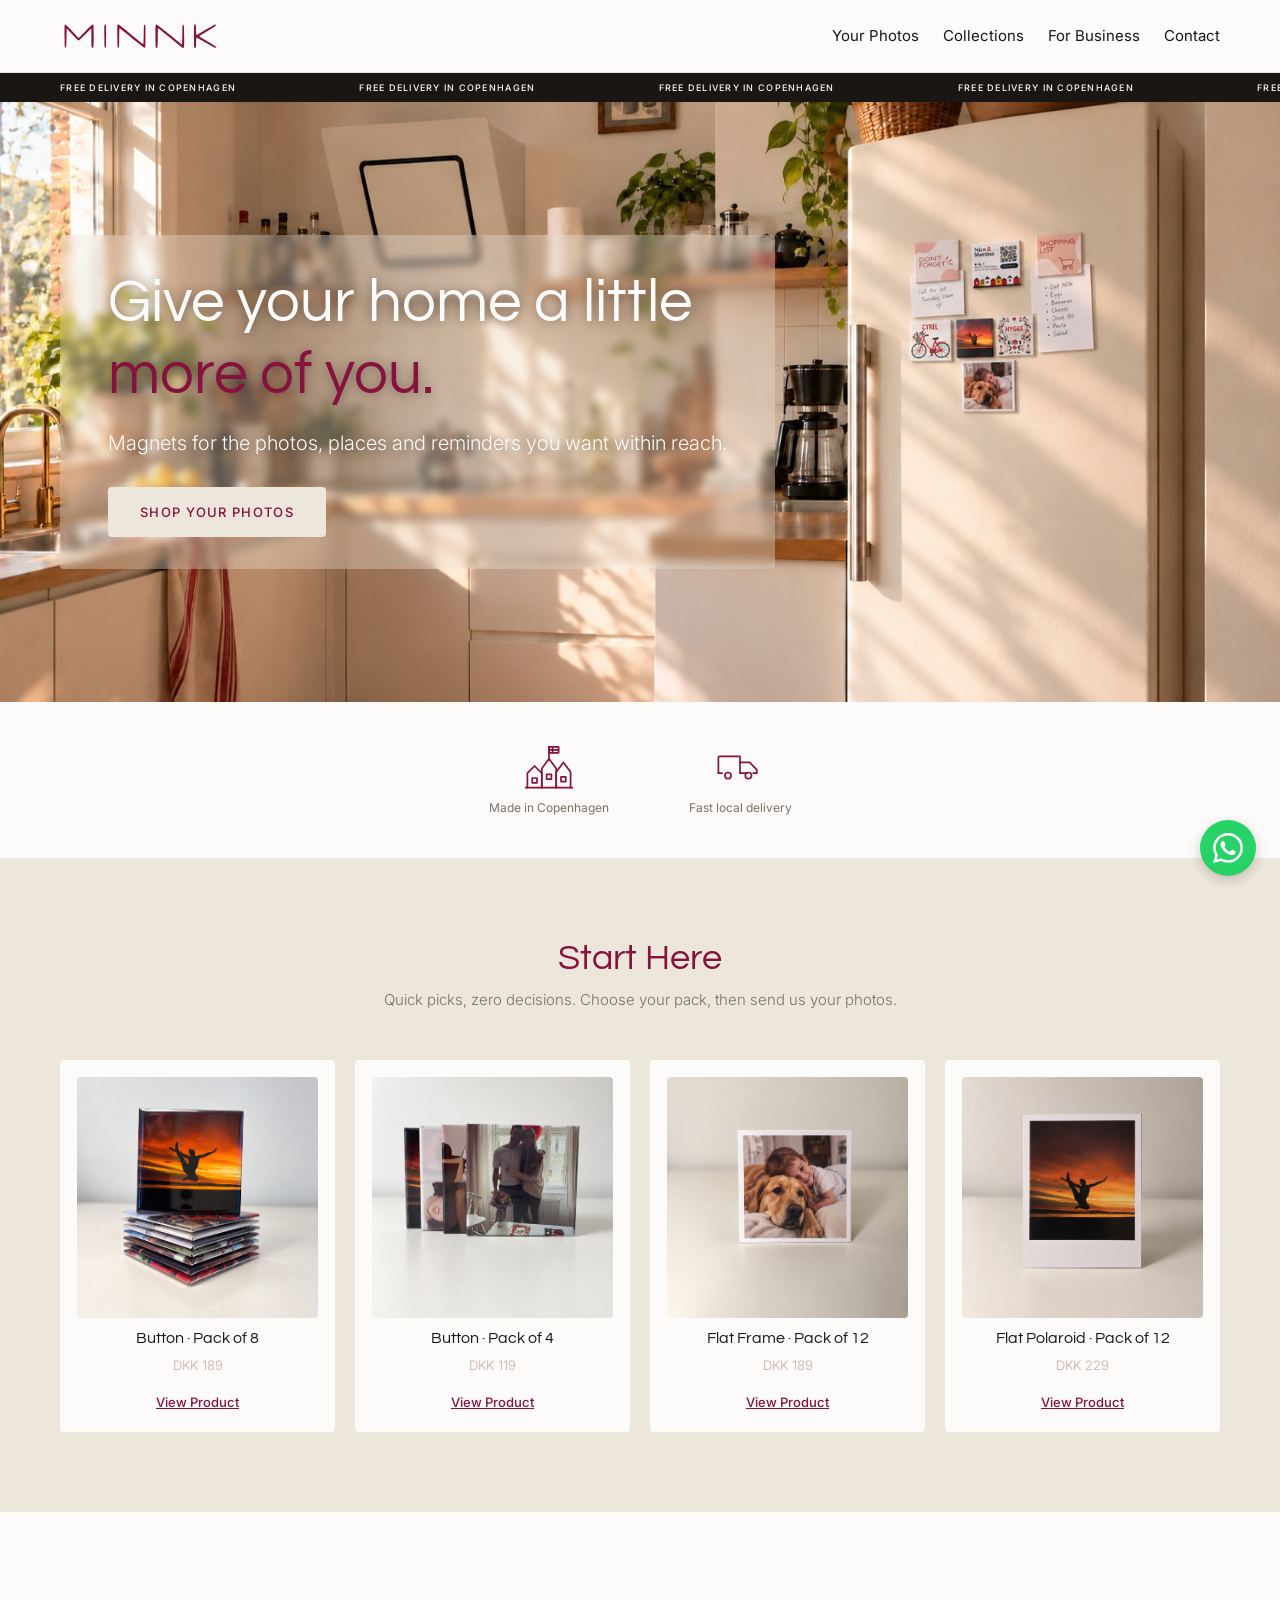
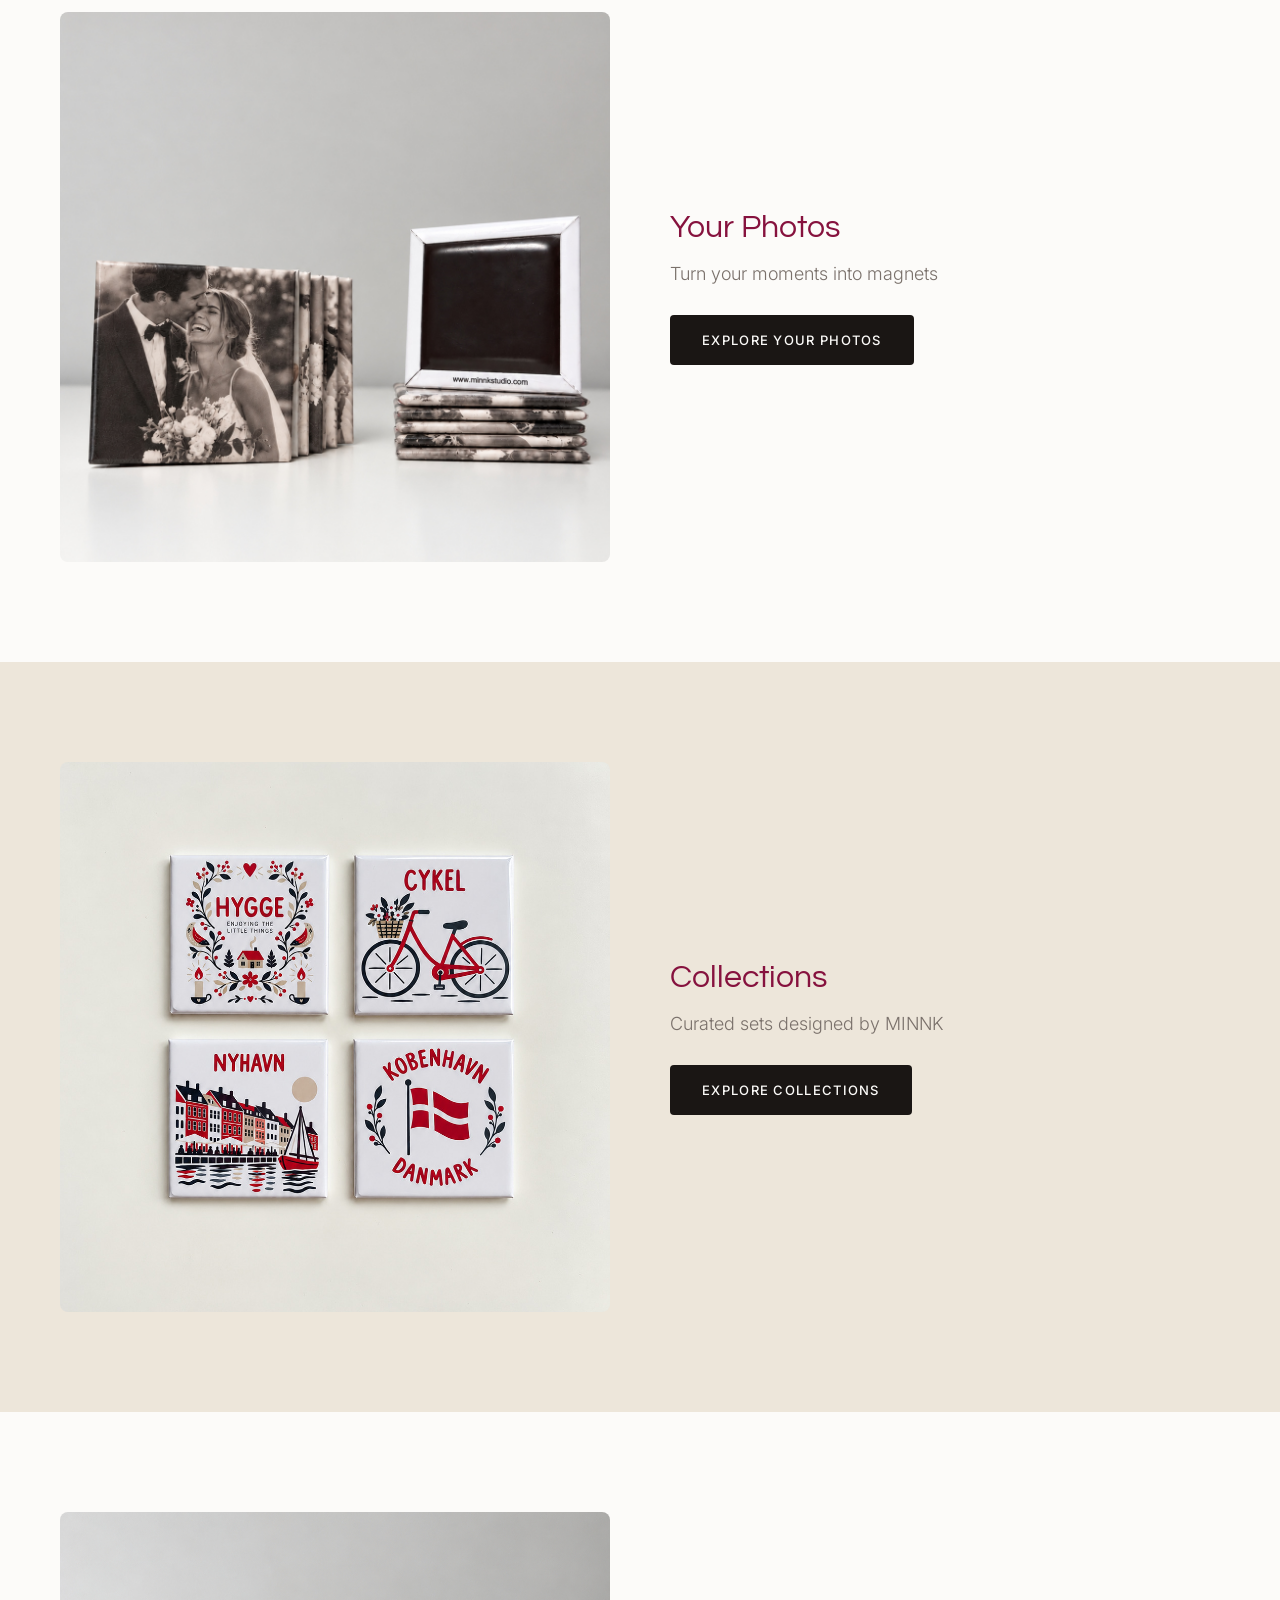
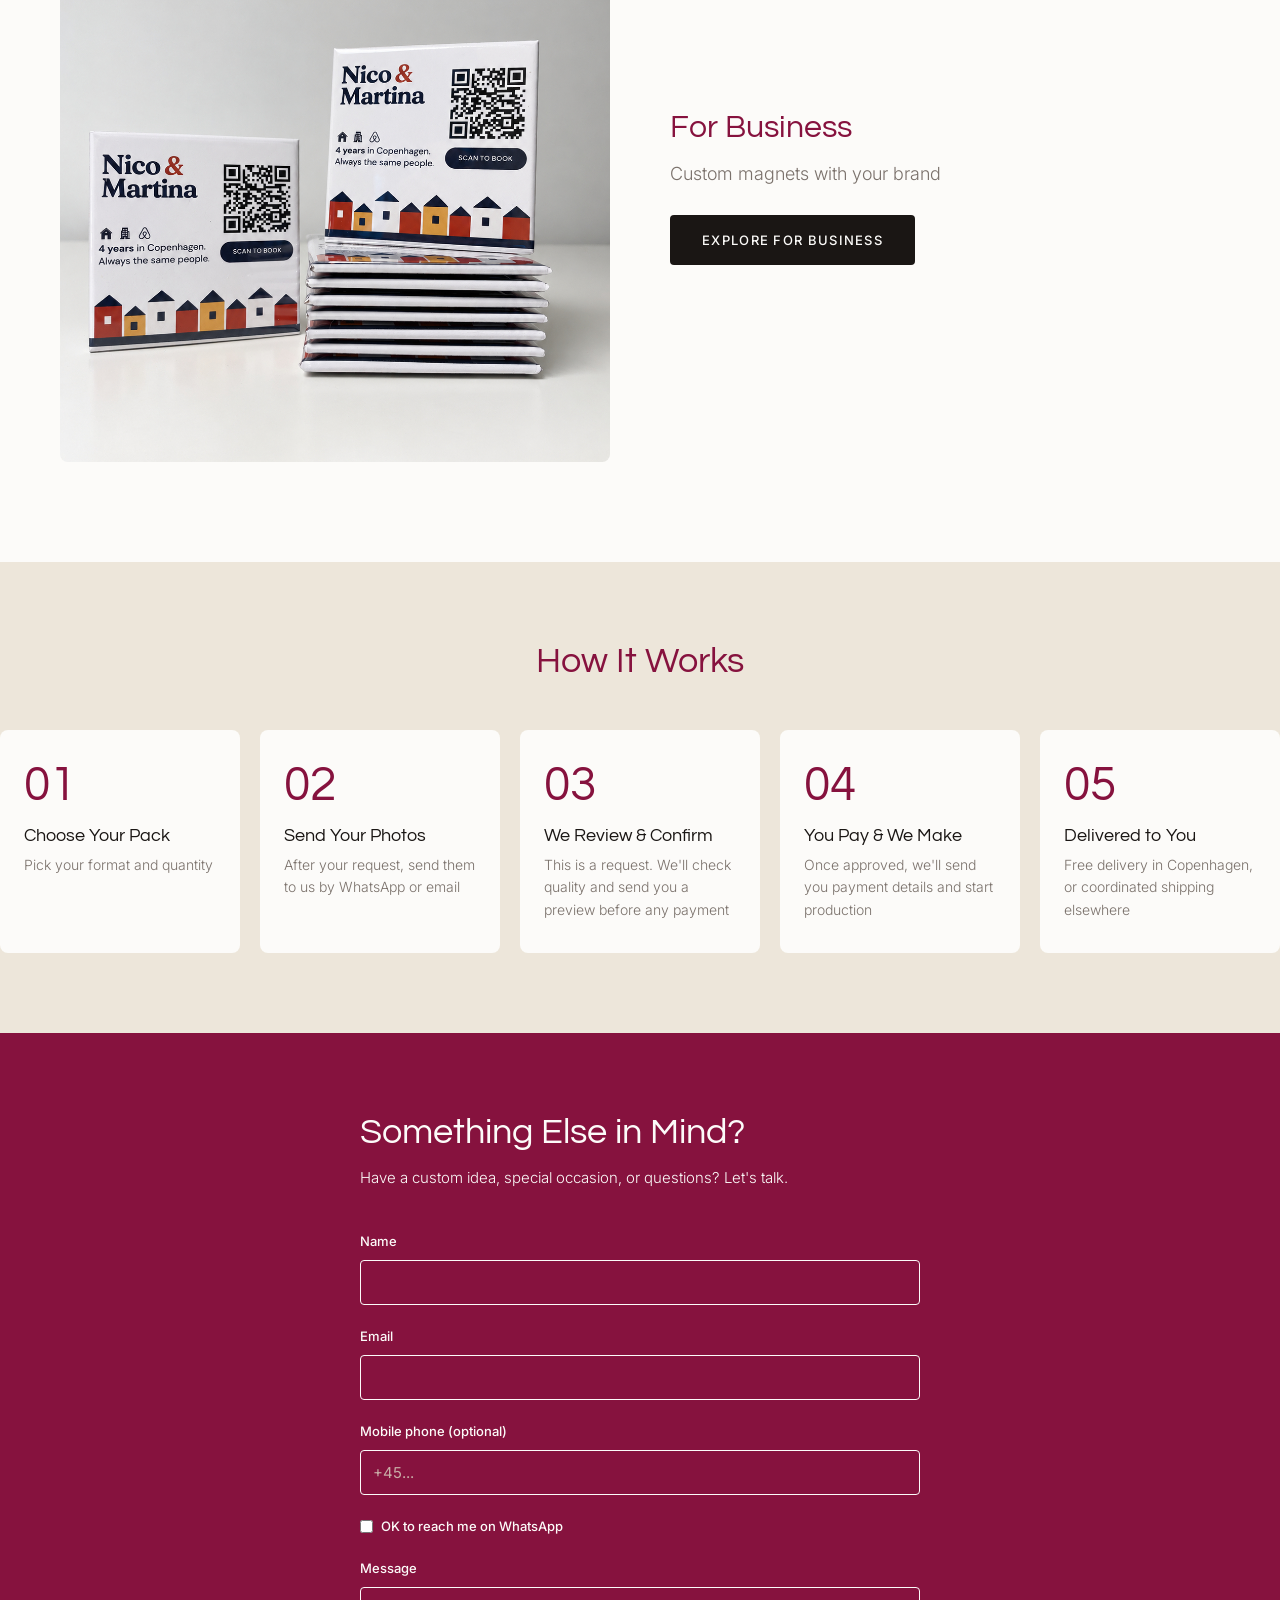
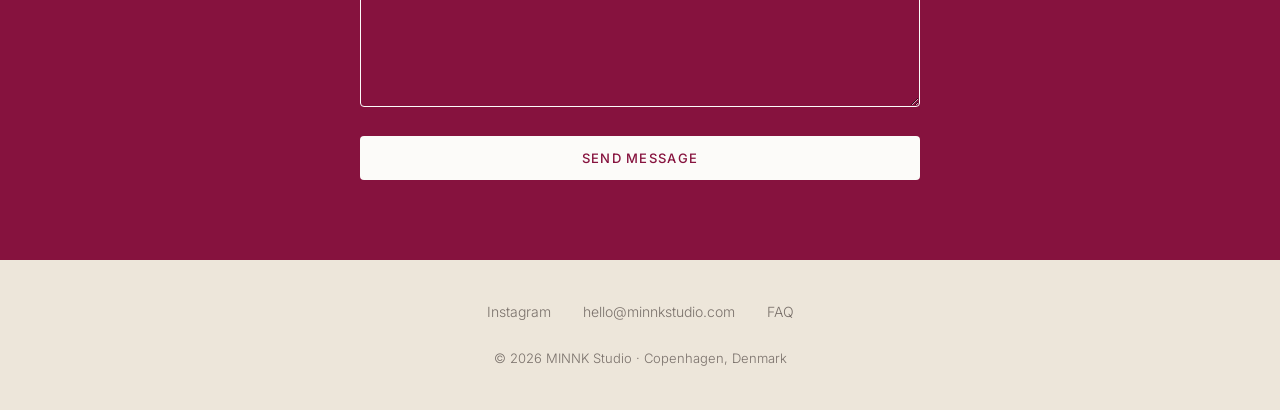
==== commit 8d6397f7: "Redesign hero section with transparent box overlay Hero redesign changes: - Replace dark gradient ov" ====
--- a/index.html
+++ b/index.html
@@ -250,33 +250,26 @@
             padding: 0;
         }
 
-        .hero::before {
-            content: '';
-            position: absolute;
-            top: 0;
-            left: 0;
-            width: 100%;
-            height: 100%;
-            background: linear-gradient(to right, rgba(26,22,20,0.55) 0%, rgba(26,22,20,0.15) 40%, transparent 70%);
-            z-index: 1;
-            pointer-events: none;
-        }
-
         .hero-image {
             width: 100%;
             height: 100%;
             object-fit: cover;
-            object-position: center;
+            object-position: 75% center;
             display: block;
         }
 
         .hero-content {
             position: absolute;
             top: 50%;
-            left: 20px;
+            left: 16px;
+            right: 16px;
             transform: translateY(-50%);
             z-index: 10;
-            max-width: 900px;
+            background: rgba(237, 230, 218, 0.35);
+            -webkit-backdrop-filter: blur(4px);
+            backdrop-filter: blur(4px);
+            border-radius: 4px;
+            padding: 28px 24px;
         }
 
         .hero h1 {
@@ -284,29 +277,30 @@
             font-size: 30px;
             line-height: 1.2;
             text-align: left;
-            color: var(--off-white);
-            margin-bottom: 20px;
-        }
-
-        .hero h1 .nowrap {
-            white-space: normal;
+            color: #FCFBF9;
+            text-shadow: 0 1px 12px rgba(26, 22, 20, 0.45);
+            margin-bottom: 16px;
+        }
+
+        .hero h1 br {
+            display: none;
         }
 
         .hero-subtitle {
             font-family: var(--font-body);
-            font-size: 13px;
+            font-size: 17px;
             font-weight: 300;
-            line-height: 1.5;
-            color: var(--off-white);
-            opacity: 0.85;
+            line-height: 1.6;
+            color: #FCFBF9;
+            text-shadow: 0 1px 12px rgba(26, 22, 20, 0.45);
             margin-bottom: 28px;
         }
 
         .hero-cta {
             display: inline-block;
             padding: 14px 32px;
-            background: var(--off-white);
-            color: var(--burgundy);
+            background: #EDE6DA;
+            color: #86123E;
             text-decoration: none;
             font-size: 13px;
             font-weight: 500;
@@ -463,11 +457,6 @@
             aspect-ratio: 3 / 2;
             object-fit: cover;
             border-radius: 8px;
-        }
-
-        /* Collections image: contain to show full square image */
-        .editorial-image img[src*="line-collections.jpg"] {
-            object-fit: contain;
         }
 
         .editorial-content h3 {
@@ -707,8 +696,29 @@
                 height: 600px;
             }
 
+            .hero-image {
+                object-position: center;
+            }
+
+            .hero-content {
+                left: 40px;
+                right: auto;
+                padding: 32px 48px;
+                width: fit-content;
+                max-width: 820px;
+            }
+
             .hero h1 {
                 font-size: 60px;
+            }
+
+            .hero h1 br {
+                display: block;
+            }
+
+            .hero-subtitle {
+                font-size: 20px;
+                white-space: nowrap;
             }
 
             .trust-icons {
@@ -829,8 +839,8 @@
     <section class="hero">
         <img class="hero-image" src="images/hero-home.jpg" alt="MINNK custom photo magnets on warm surface">
         <div class="hero-content">
-            <h1><span class="nowrap">Your photos. Your places. Your business.</span><br>All made to last.</h1>
-            <p class="hero-subtitle">Custom photo magnets designed and made in Copenhagen</p>
+            <h1>Give your home a little<br><span style="color: #86123E;">more of you.</span></h1>
+            <p class="hero-subtitle">Magnets for the photos, places and reminders you want within reach.</p>
             <a href="your-photos.html" class="hero-cta">Shop Your Photos</a>
         </div>
     </section>
